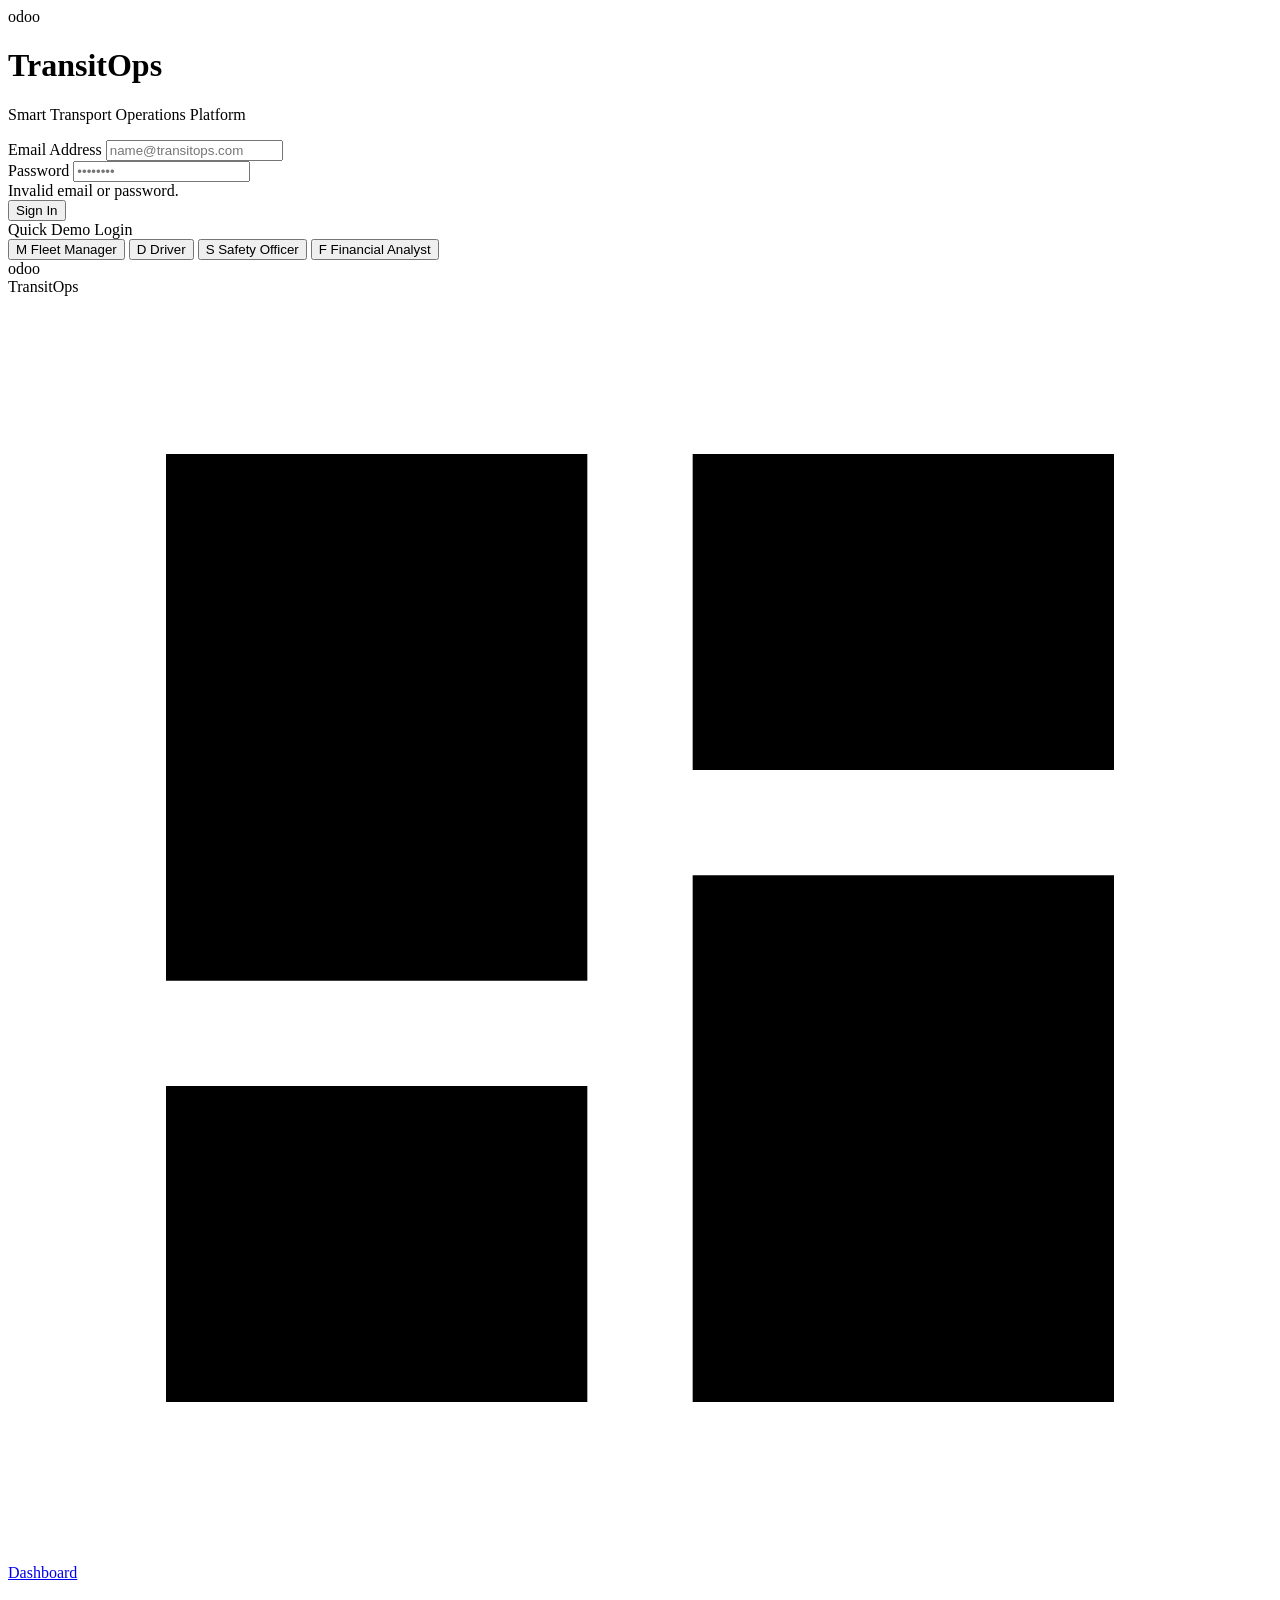
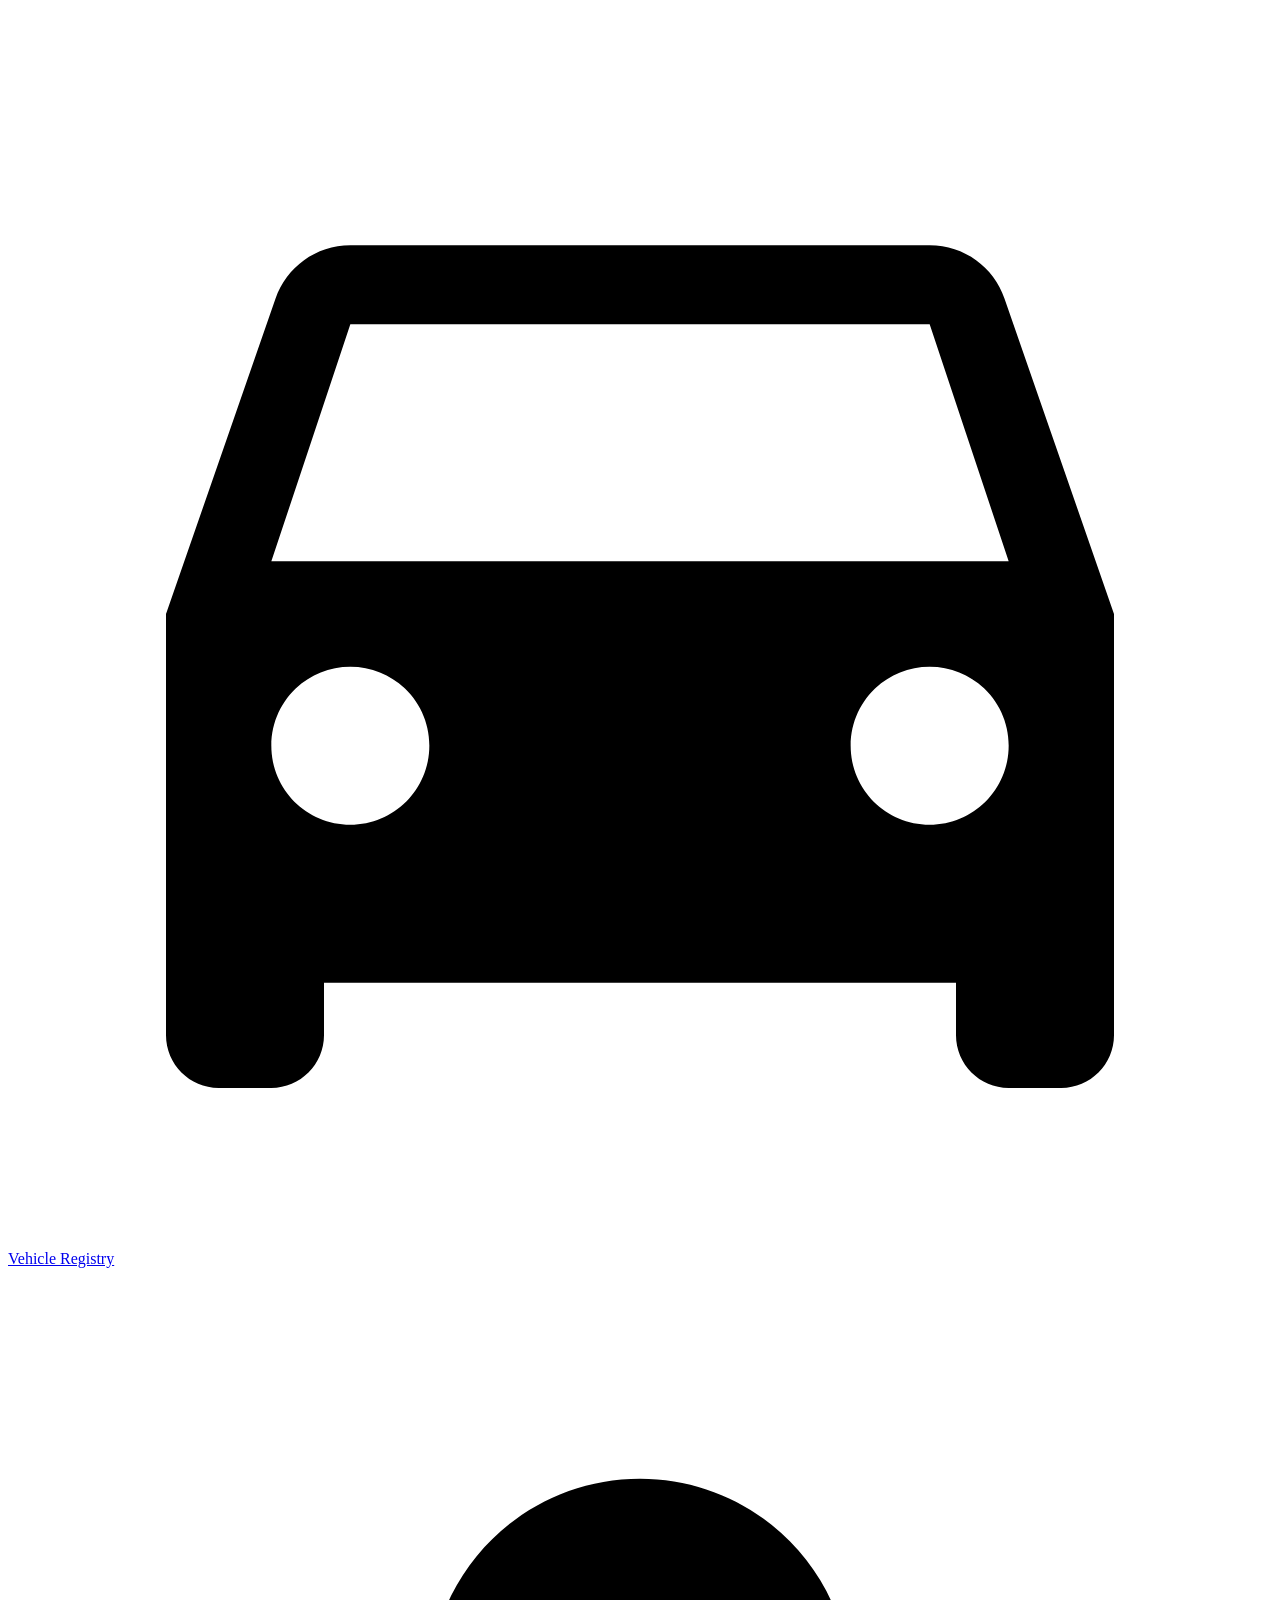
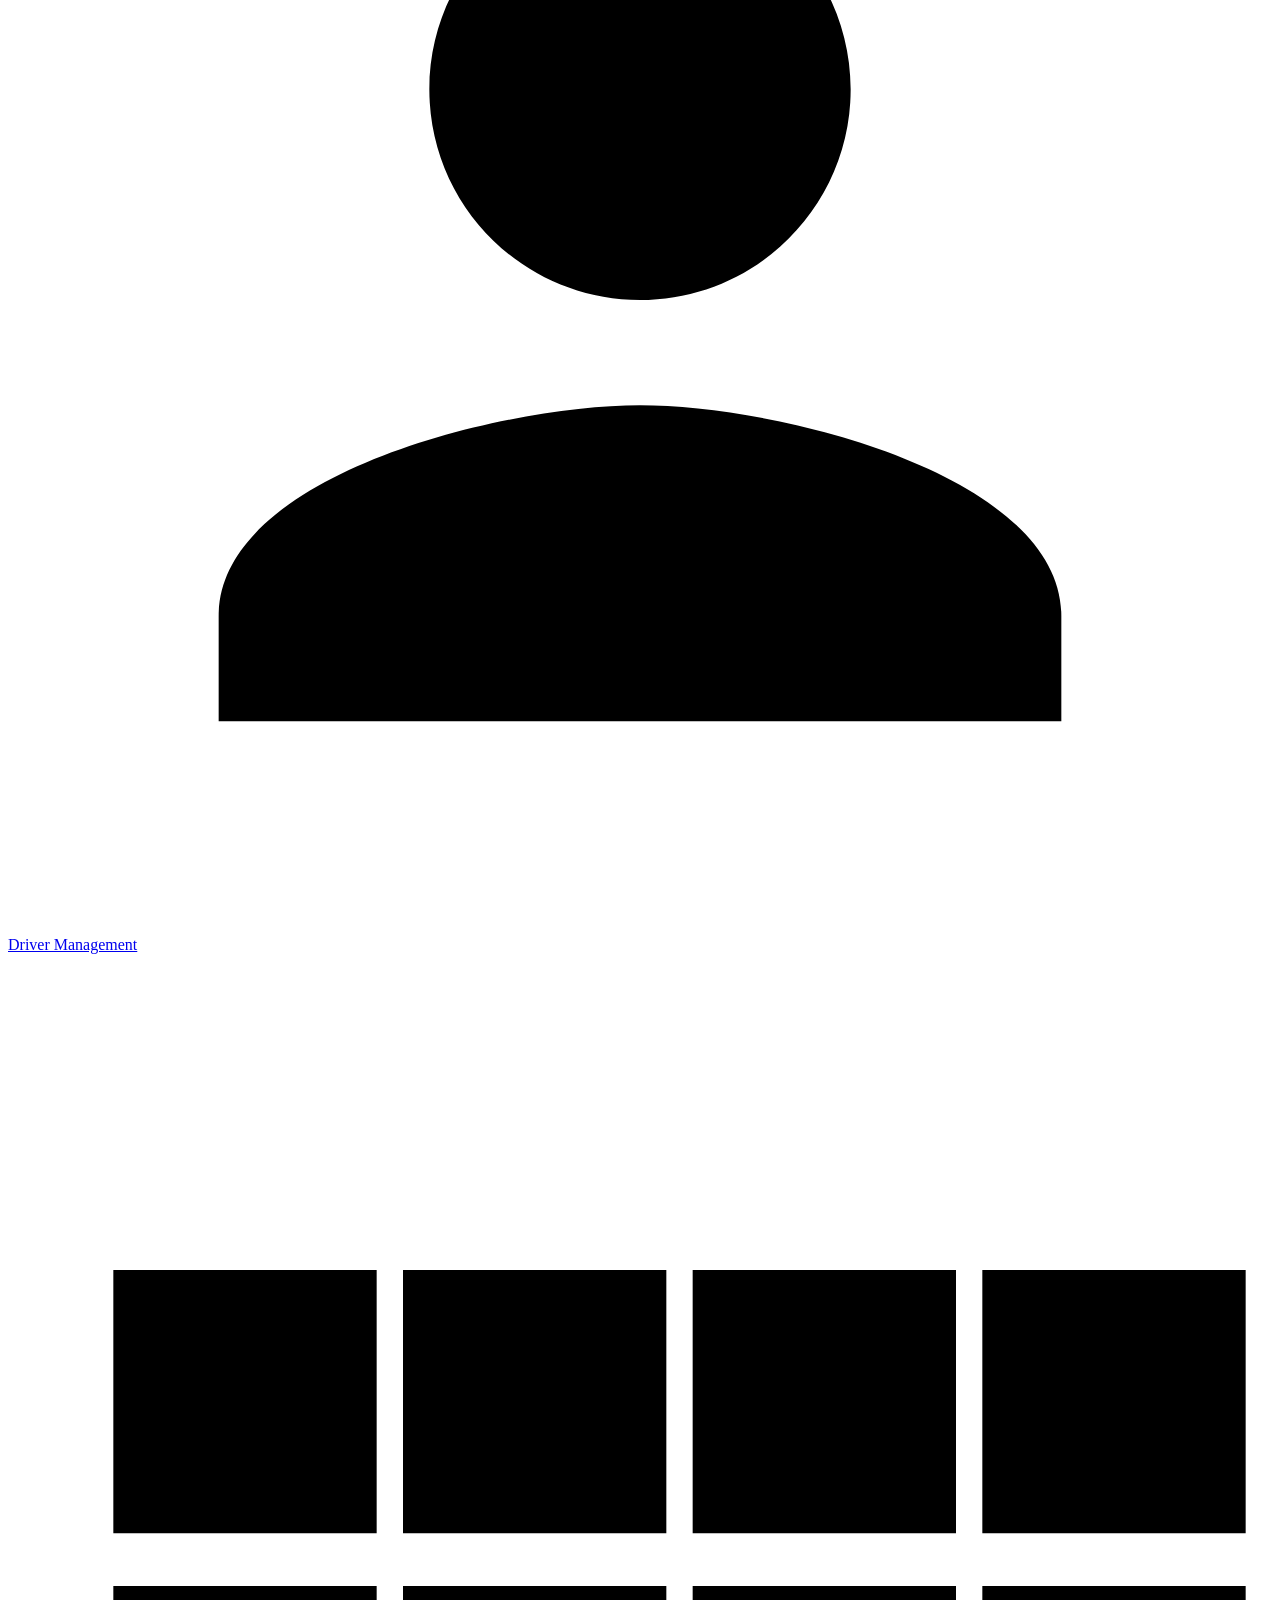
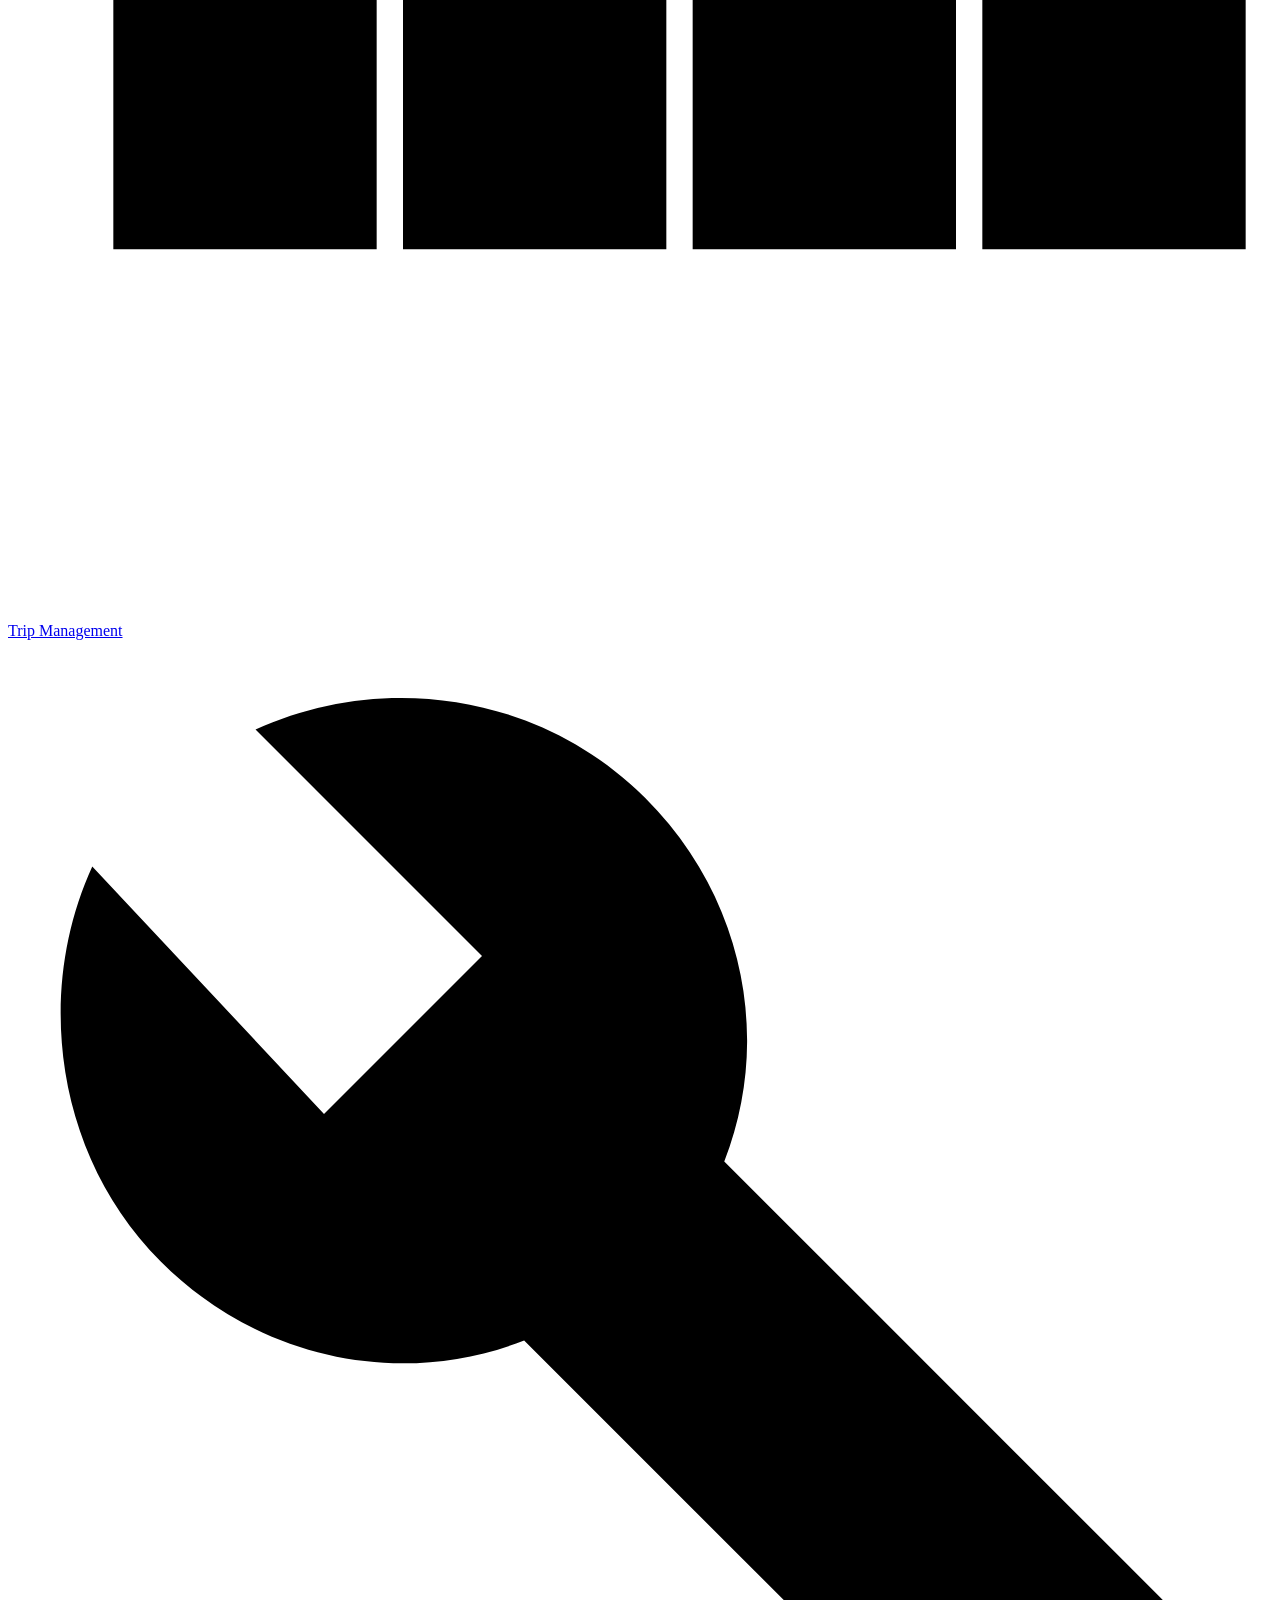
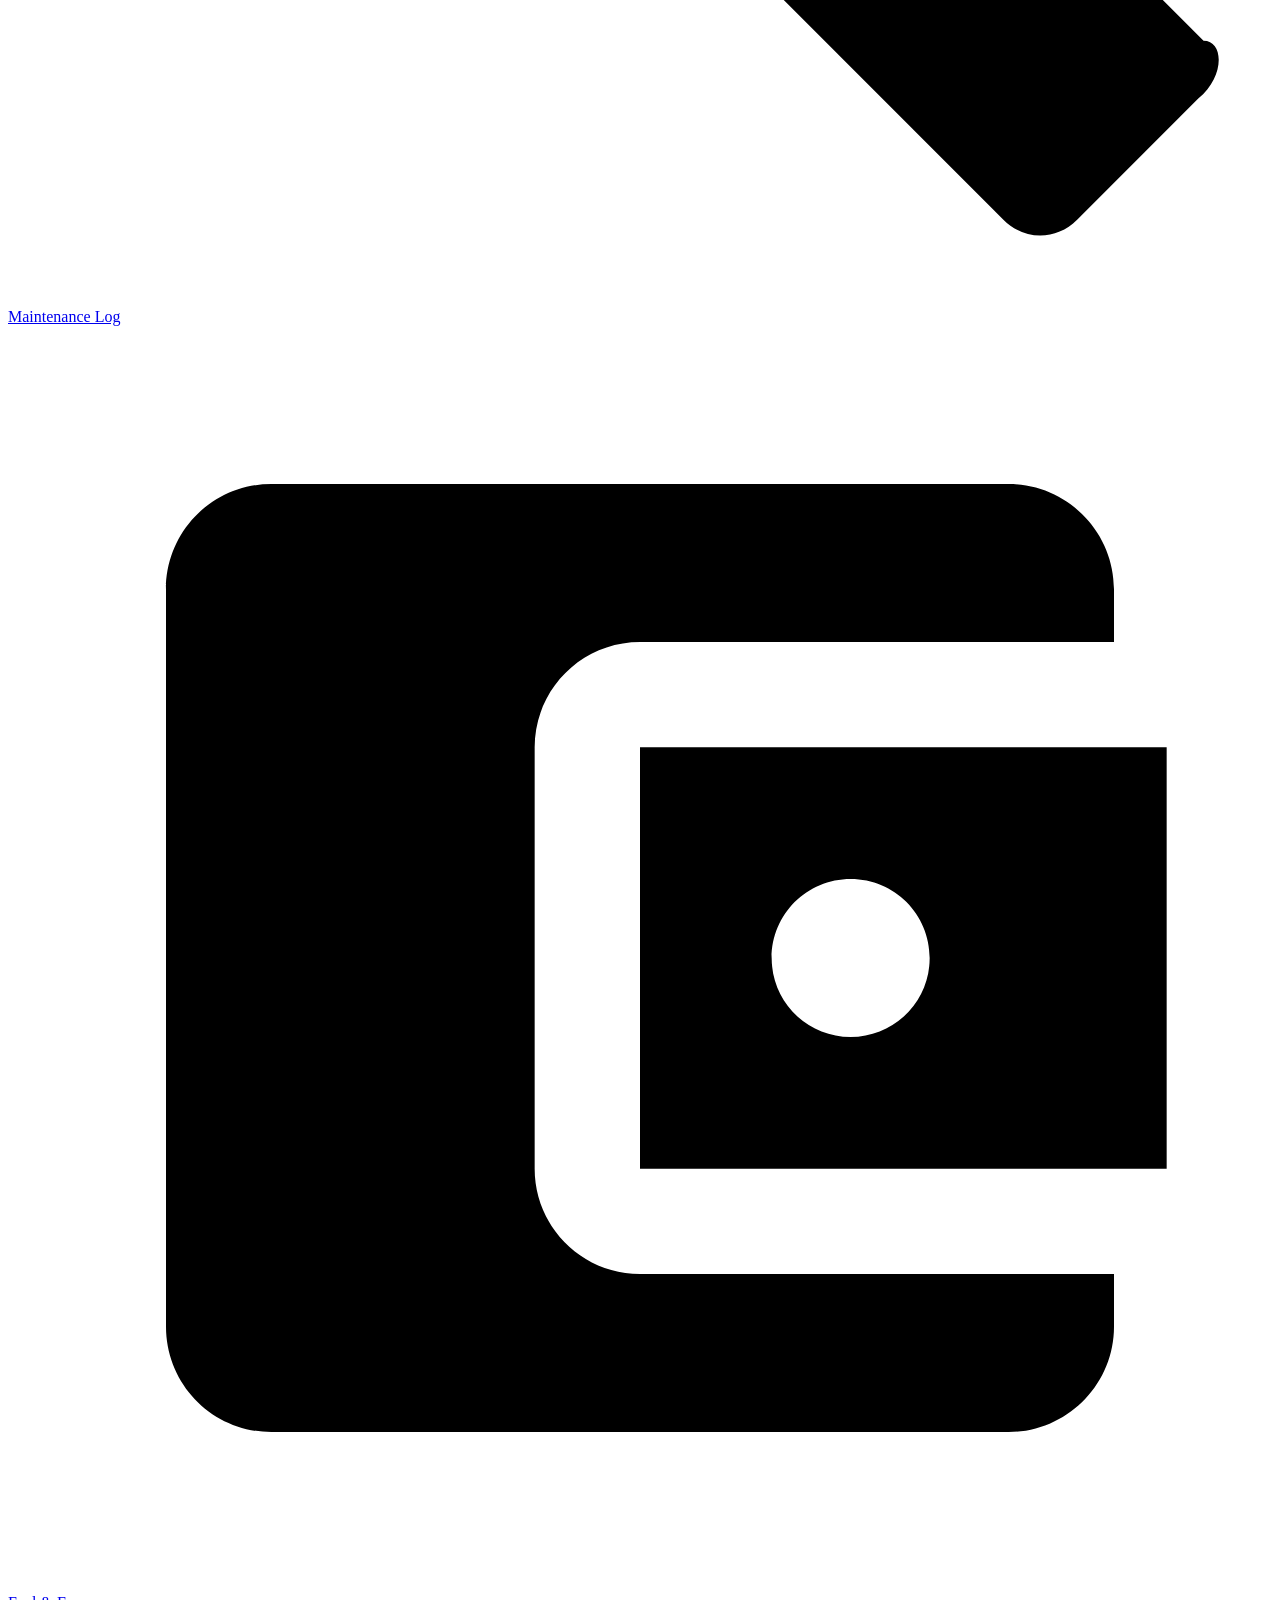
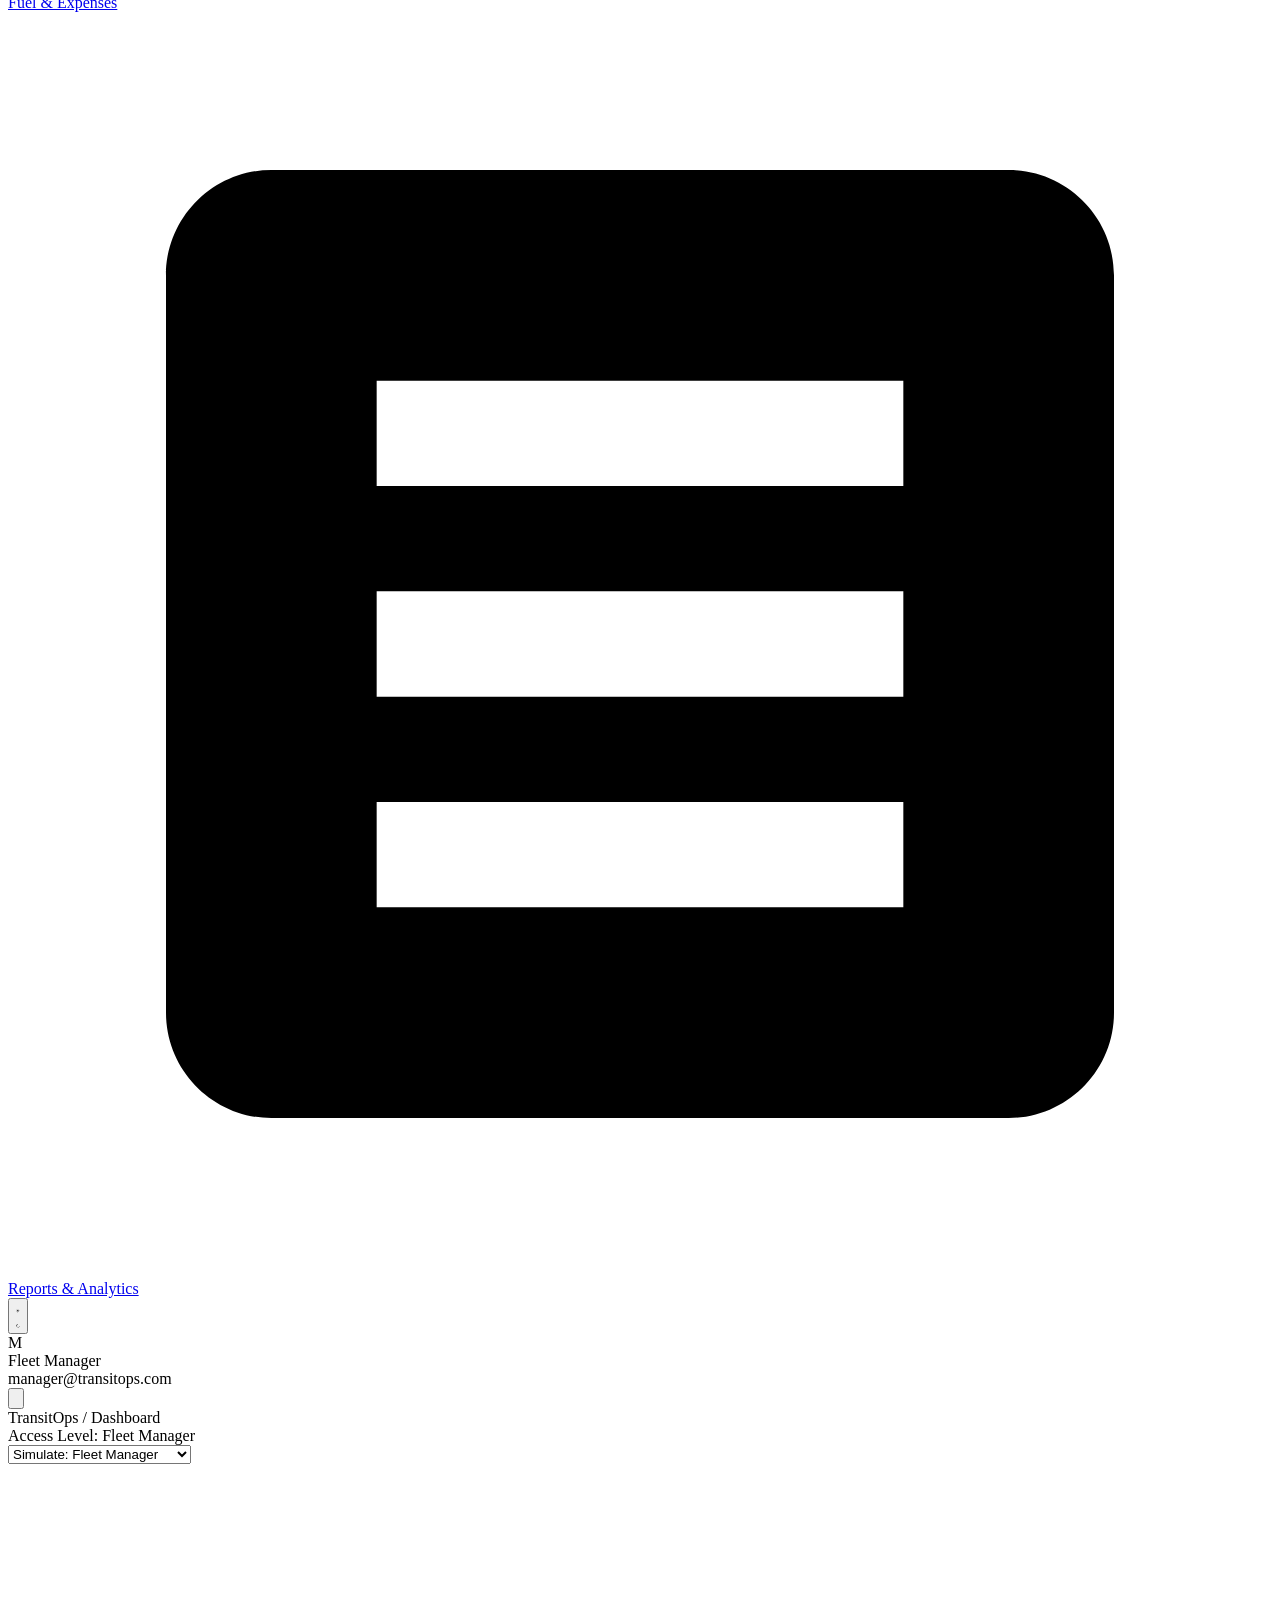
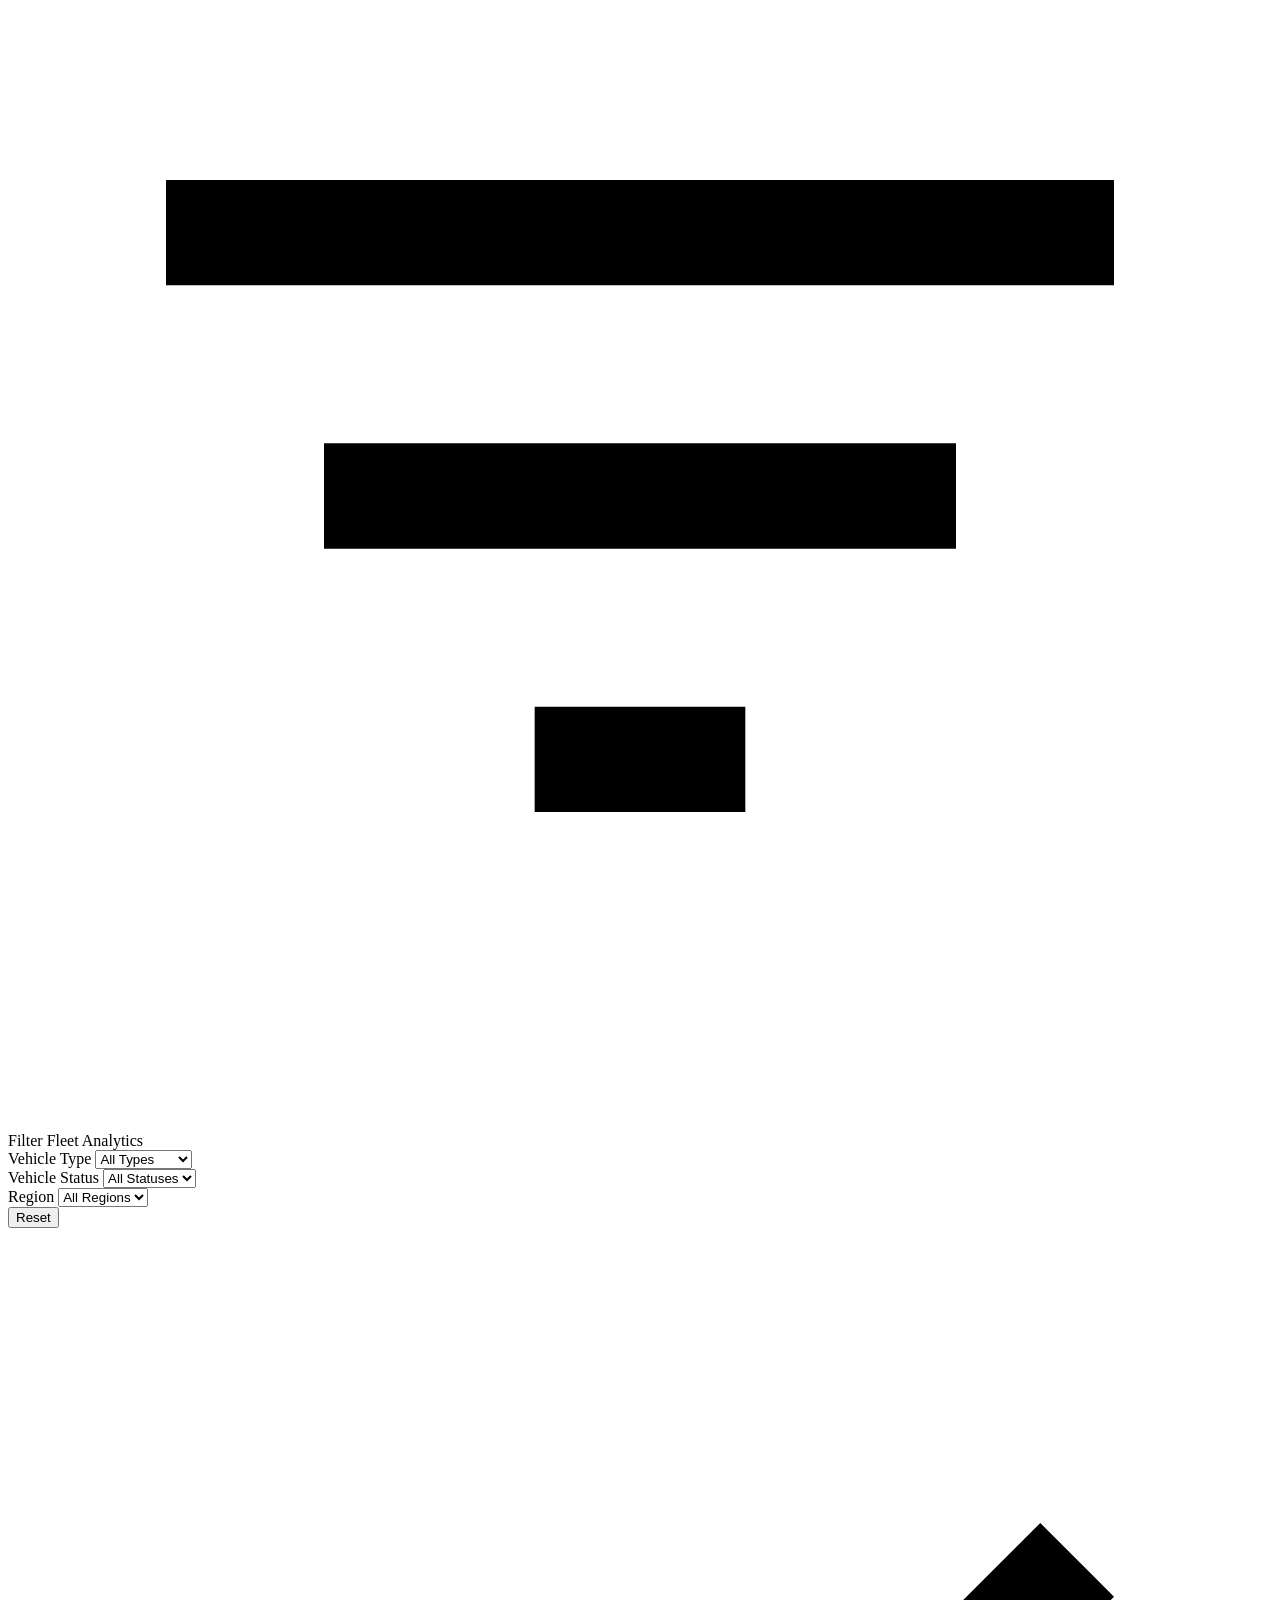
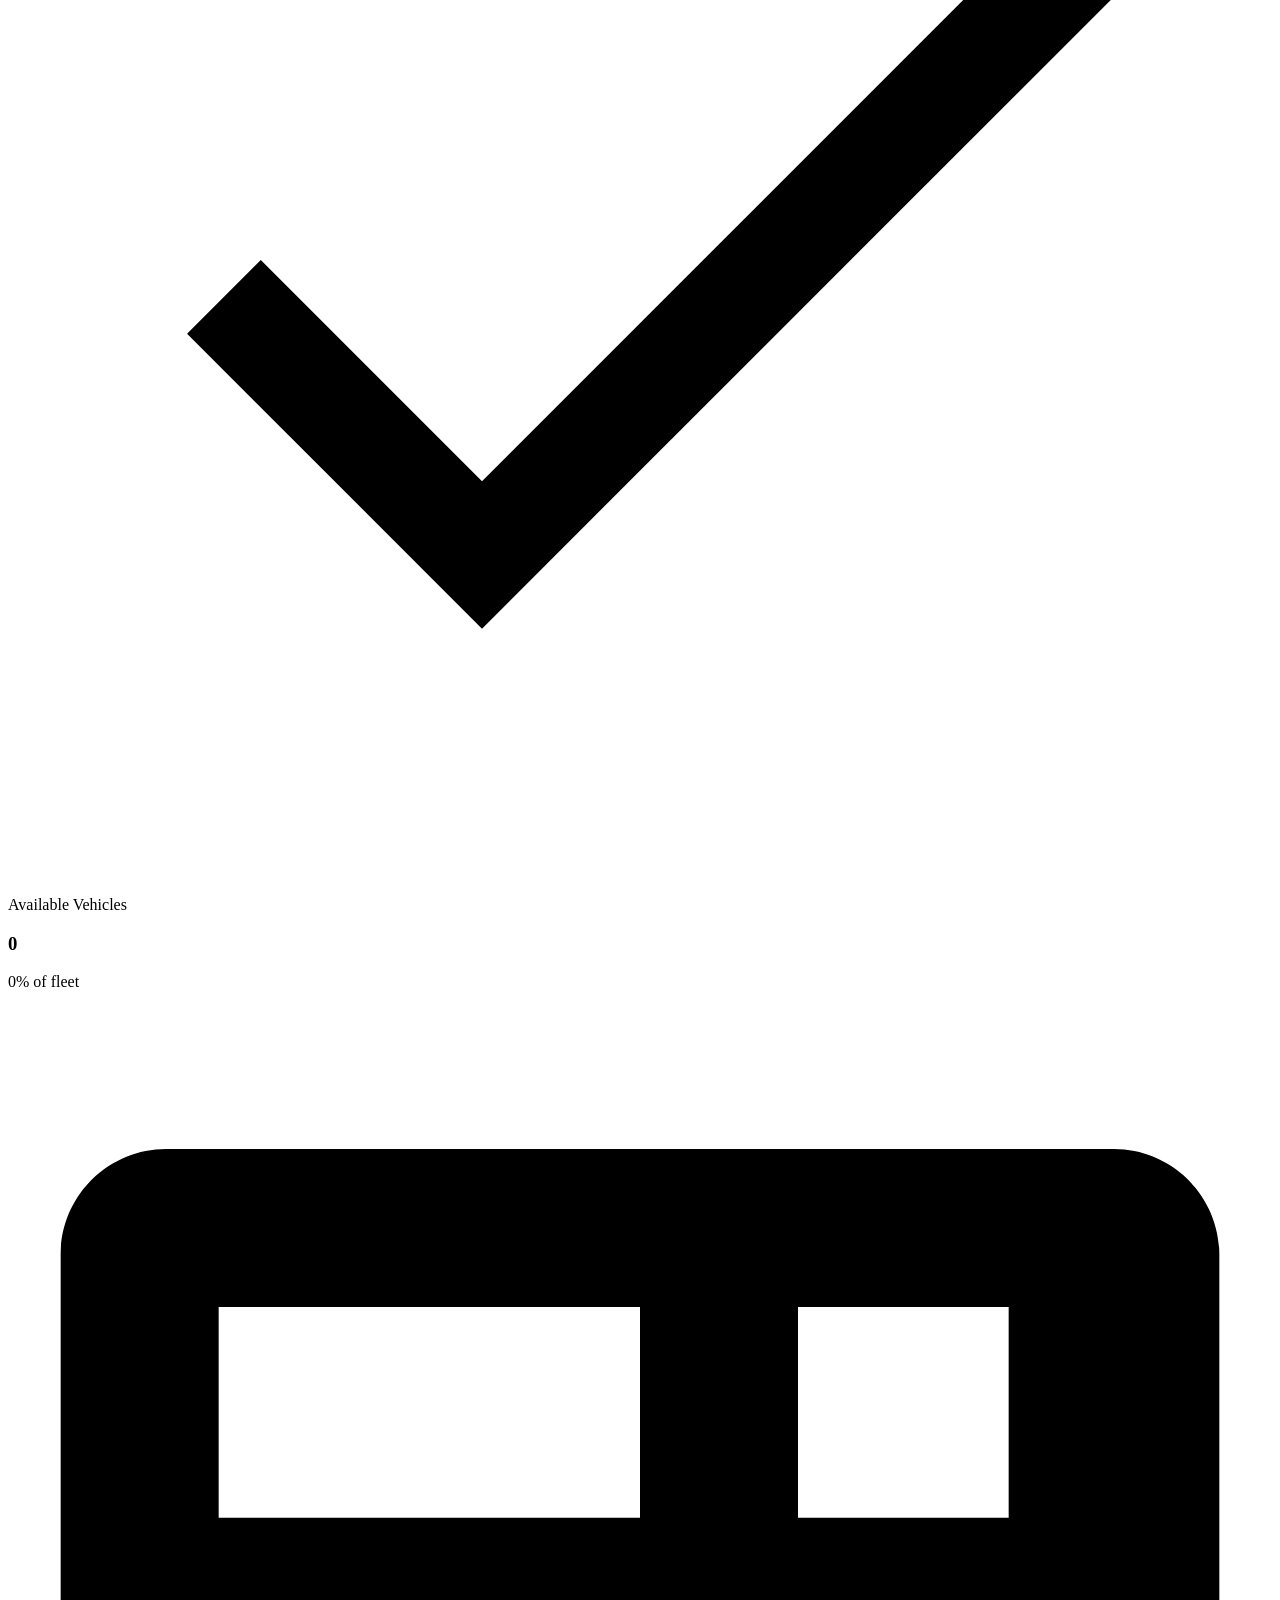
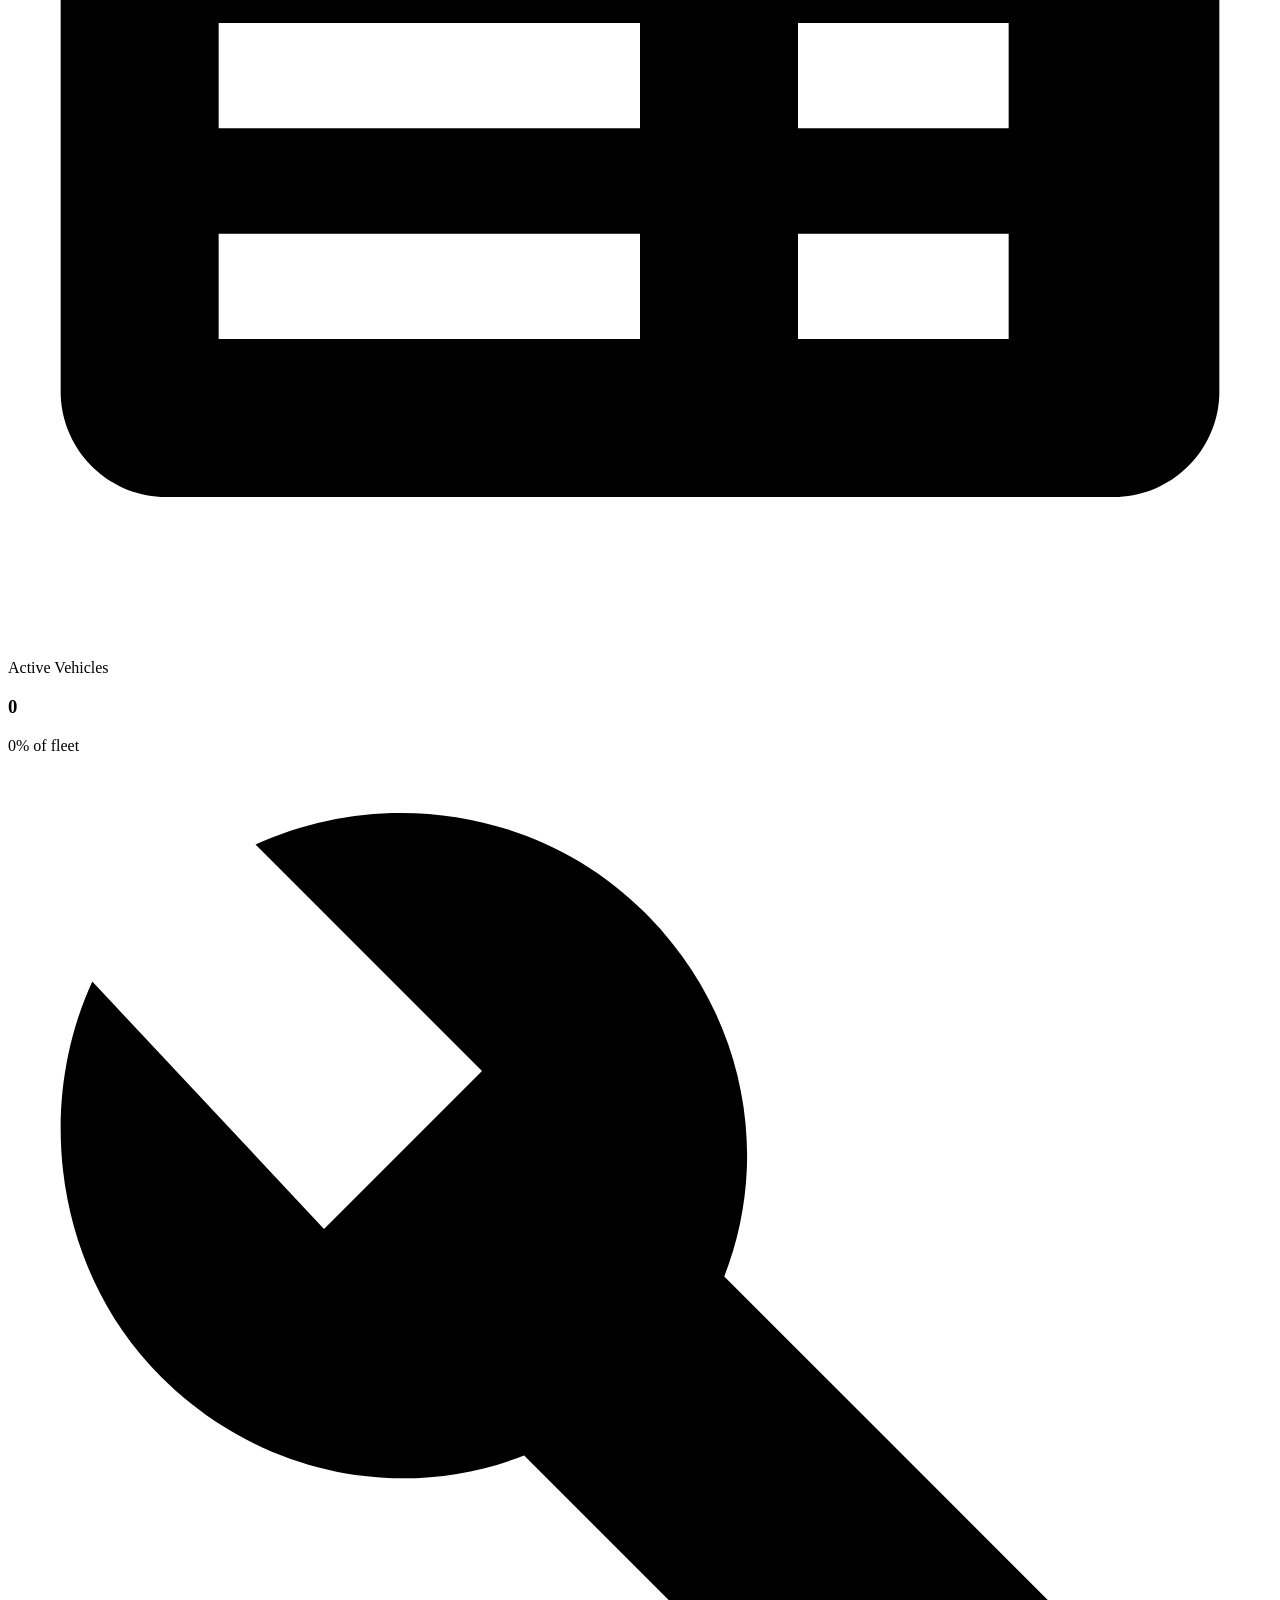
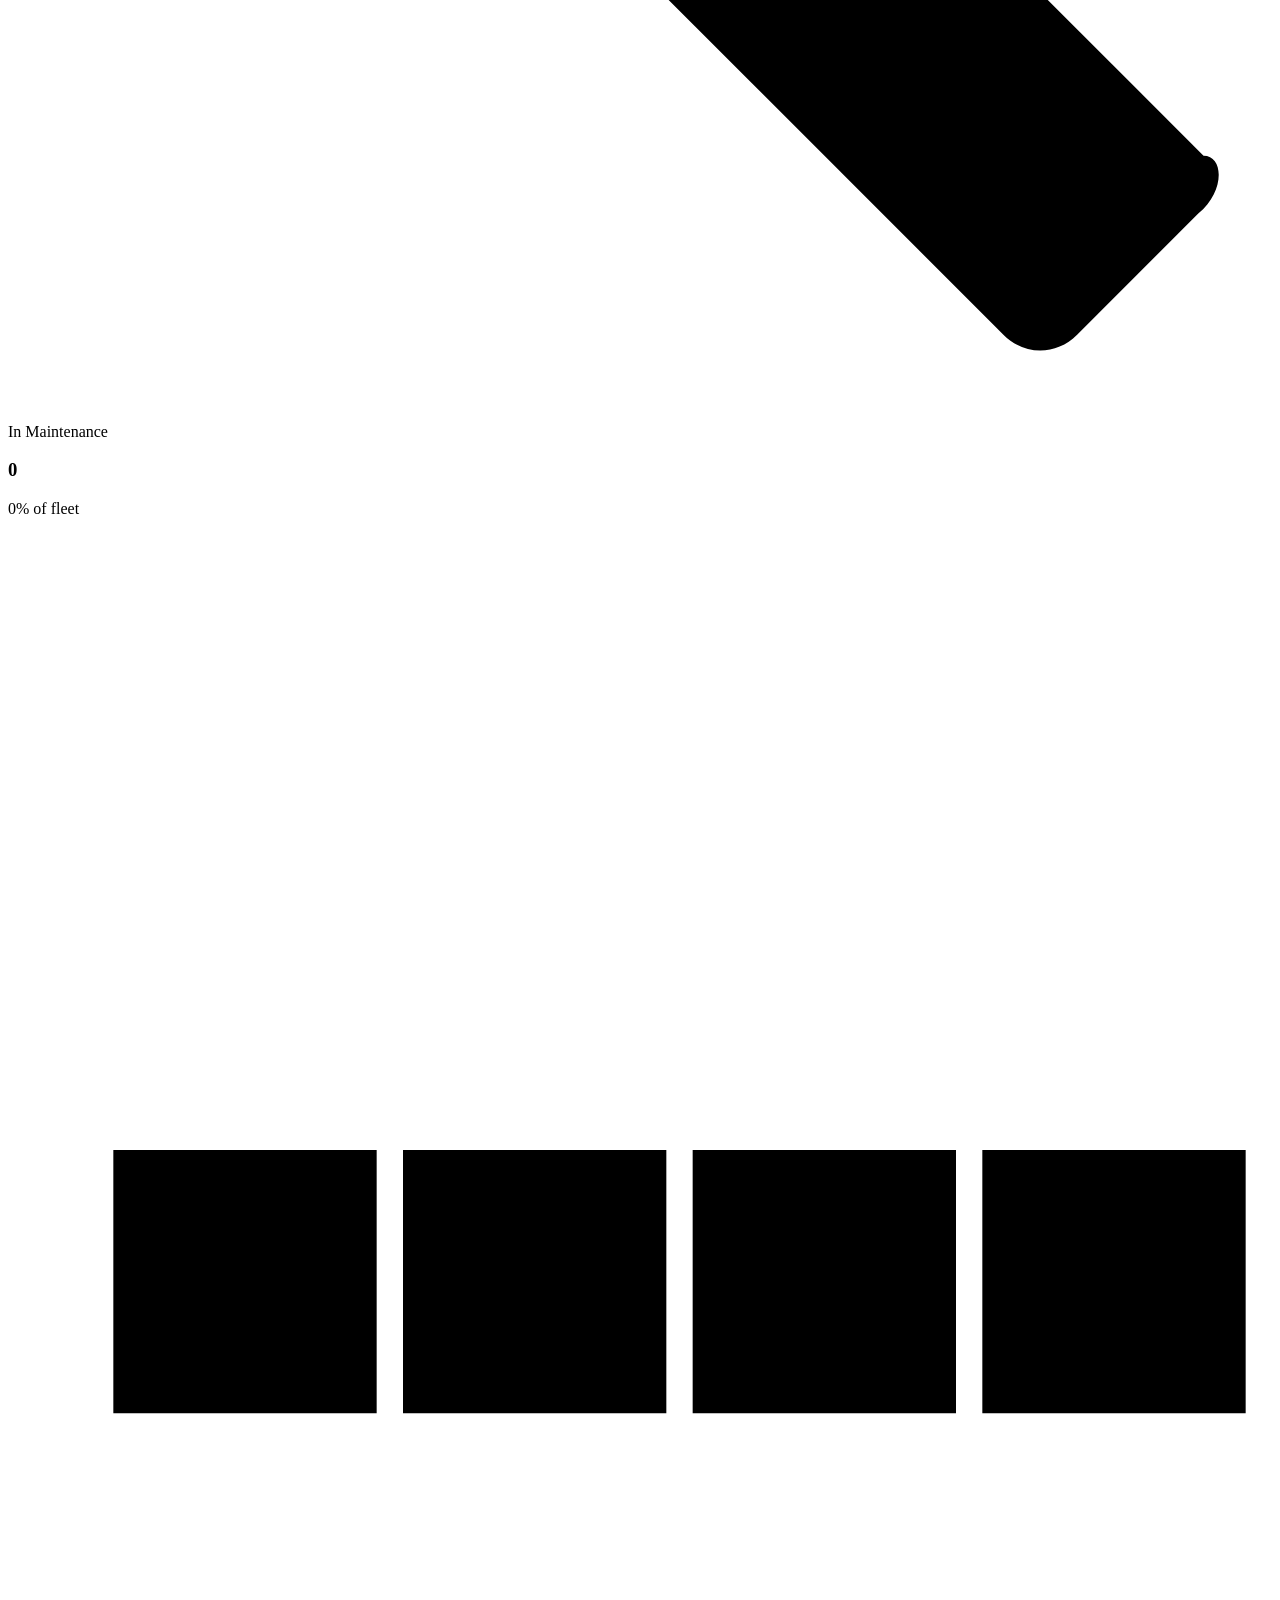
==== index.html @ 4654030e "Dashboard" ====
<!DOCTYPE html>
<html lang="en" data-theme="dark">
<head>
  <meta charset="UTF-8">
  <meta name="viewport" content="width=device-width, initial-scale=1.0">
  <title>TransitOps - Smart Transport Operations Platform</title>
  <!-- Google Fonts -->
  <link rel="preconnect" href="https://fonts.googleapis.com">
  <link rel="preconnect" href="https://fonts.gstatic.com" crossorigin>
  <link href="https://fonts.googleapis.com/css2?family=Outfit:wght@300;400;500;600;700;800&display=swap" rel="stylesheet">
  <!-- Stylesheet -->
  <link rel="stylesheet" href="styles.css">
</head>
<body>

  <!-- ==================== LOGIN SCREEN ==================== -->
  <div id="login-screen" class="login-container">
    <div class="login-card">
      <div class="login-header">
        <div class="logo">odoo</div>
        <h1>TransitOps</h1>
        <p>Smart Transport Operations Platform</p>
      </div>

      <form id="login-form">
        <div class="input-group">
          <label for="email">Email Address</label>
          <input type="email" id="email" required placeholder="name@transitops.com">
        </div>
        <div class="input-group">
          <label for="password">Password</label>
          <input type="password" id="password" required placeholder="••••••••">
        </div>
        <div id="login-error" class="error-msg hidden">Invalid email or password.</div>
        <button type="submit" class="btn btn-primary btn-block">Sign In</button>
      </form>

      <div class="divider">
        <span>Quick Demo Login</span>
      </div>

      <div class="quick-roles">
        <button class="btn btn-secondary quick-login-btn" data-email="manager@transitops.com" data-password="manager123">
          <span class="role-badge manager">M</span> Fleet Manager
        </button>
        <button class="btn btn-secondary quick-login-btn" data-email="driver@transitops.com" data-password="driver123">
          <span class="role-badge driver">D</span> Driver
        </button>
        <button class="btn btn-secondary quick-login-btn" data-email="safety@transitops.com" data-password="safety123">
          <span class="role-badge safety">S</span> Safety Officer
        </button>
        <button class="btn btn-secondary quick-login-btn" data-email="finance@transitops.com" data-password="finance123">
          <span class="role-badge finance">F</span> Financial Analyst
        </button>
      </div>
    </div>
  </div>

  <!-- ==================== MAIN APP LAYOUT ==================== -->
  <div id="app-layout" class="app-layout hidden">
    <!-- Sidebar Navigation -->
    <aside class="sidebar">
      <div class="sidebar-header">
        <div class="logo">odoo</div>
        <span class="app-title">TransitOps</span>
      </div>

      <nav class="nav-menu">
        <a href="#dashboard" class="nav-item active" data-tab="dashboard">
          <svg class="icon" viewBox="0 0 24 24"><path d="M3 13h8V3H3v10zm0 8h8v-6H3v6zm10 0h8V11h-8v10zm0-18v6h8V3h-8z"/></svg>
          Dashboard
        </a>
        <a href="#vehicles" class="nav-item" data-tab="vehicles" data-roles="Fleet Manager,Financial Analyst">
          <svg class="icon" viewBox="0 0 24 24"><path d="M18.92 6.01C18.72 5.42 18.16 5 17.5 5h-11c-.66 0-1.21.42-1.42 1.01L3 12v8c0 .55.45 1 1 1h1c.55 0 1-.45 1-1v-1h12v1c0 .55.45 1 1 1h1c.55 0 1-.45 1-1v-8l-2.08-5.99zM6.5 16c-.83 0-1.5-.67-1.5-1.5S5.67 13 6.5 13s1.5.67 1.5 1.5S7.33 16 6.5 16zm11 0c-.83 0-1.5-.67-1.5-1.5s.67-1.5 1.5-1.5 1.5.67 1.5 1.5-.67 1.5-1.5 1.5zM5 11l1.5-4.5h11L19 11H5z"/></svg>
          Vehicle Registry
        </a>
        <a href="#drivers" class="nav-item" data-tab="drivers" data-roles="Fleet Manager,Safety Officer">
          <svg class="icon" viewBox="0 0 24 24"><path d="M12 12c2.21 0 4-1.79 4-4s-1.79-4-4-4-4 1.79-4 4 1.79 4 4 4zm0 2c-2.67 0-8 1.34-8 4v2h16v-2c0-2.66-5.33-4-8-4z"/></svg>
          Driver Management
        </a>
        <a href="#trips" class="nav-item" data-tab="trips" data-roles="Fleet Manager,Driver">
          <svg class="icon" viewBox="0 0 24 24"><path d="M2 12h5v5H2zm5.5 0h5v5h-5zM13 12h5v5h-5zm5.5 0h5v5h-5zM2 6h5v5H2zm5.5 0h5v5h-5zM13 6h5v5h-5zm5.5 0h5v5h-5z"/></svg>
          Trip Management
        </a>
        <a href="#maintenance" class="nav-item" data-tab="maintenance" data-roles="Fleet Manager">
          <svg class="icon" viewBox="0 0 24 24"><path d="M22.7 19l-9.1-9.1c.9-2.3.4-5-1.5-6.9-2-2-5-2.4-7.4-1.3L9 6 6 9 1.6 4.3C.5 6.7.9 9.8 2.9 11.8c1.9 1.9 4.6 2.4 6.9 1.5l9.1 9.1c.4.4 1 .4 1.4 0l2.3-2.3c.5-.4.5-1.1.1-1.1z"/></svg>
          Maintenance Log
        </a>
        <a href="#expenses" class="nav-item" data-tab="expenses" data-roles="Fleet Manager,Financial Analyst">
          <svg class="icon" viewBox="0 0 24 24"><path d="M21 18v1c0 1.1-.9 2-2 2H5c-1.11 0-2-.9-2-2V5c0-1.1.89-2 2-2h14c1.1 0 2 .9 2 2v1h-9c-1.11 0-2 .9-2 2v8c0 1.1.89 2 2 2h9zm-9-2h10V8H12v8zm4-2.5c-.83 0-1.5-.67-1.5-1.5s.67-1.5 1.5-1.5 1.5.67 1.5 1.5-.67 1.5-1.5 1.5z"/></svg>
          Fuel & Expenses
        </a>
        <a href="#reports" class="nav-item" data-tab="reports" data-roles="Fleet Manager,Financial Analyst">
          <svg class="icon" viewBox="0 0 24 24"><path d="M19 3H5c-1.1 0-2 .9-2 2v14c0 1.1.9 2 2 2h14c1.1 0 2-.9 2-2V5c0-1.1-.9-2-2-2zm-2 10H7v-2h10v2zm0-4H7V7h10v2zm0 8H7v-2h10v2z"/></svg>
          Reports & Analytics
        </a>
      </nav>

      <div class="sidebar-footer">
        <div class="theme-switcher">
          <button id="theme-toggle" class="btn btn-icon" title="Toggle Theme">
            <svg class="icon sun-icon" viewBox="0 0 24 24"><path d="M12 7c-2.76 0-5 2.24-5 5s2.24 5 5 5 5-2.24 5-5-2.24-5-5-5zM2 13h2c.55 0 1-.45 1-1s-.45-1-1-1H2c-.55 0-1 .45-1 1s.45 1 1 1zm18 0h2c.55 0 1-.45 1-1s-.45-1-1-1h-2c-.55 0-1 .45-1 1s.45 1 1 1zM11 2v2c0 .55.45 1 1 1s1-.45 1-1V2c0-.55-.45-1-1-1s-1 .45-1 1zm0 18v2c0 .55.45 1 1 1s1-.45 1-1v-2c0-.55-.45-1-1-1s-1 .45-1 1zM5.99 4.58c-.39-.39-1.03-.39-1.41 0s-.39 1.03 0 1.41l1.06 1.06c.39.39 1.03.39 1.41 0s.39-1.03 0-1.41L5.99 4.58zm12.37 12.37c-.39-.39-1.03-.39-1.41 0s-.39 1.03 0 1.41l1.06 1.06c.39.39 1.03.39 1.41 0s.39-1.03 0-1.41l-1.06-1.06zm1.06-12.37c-.39-.39-1.02-.39-1.41 0l-1.06 1.06c-.39.38-.39 1.02 0 1.41s1.02.39 1.41 0l1.06-1.06c.38-.38.38-1.02 0-1.41zm-12.37 12.37c-.39-.39-1.02-.39-1.41 0l-1.06 1.06c-.38.39-.38 1.02 0 1.41s1.02.39 1.41 0l1.06-1.06c.39-.38.39-1.02 0-1.41z"/></svg>
            <svg class="icon moon-icon hidden" viewBox="0 0 24 24"><path d="M12.3 22h-.1c-5.5 0-10-4.5-10-10 0-4.8 3.5-8.9 8.2-9.8.6-.1 1.2.3 1.3.9.1.6-.2 1.2-.8 1.4-3.5 1.3-5.8 4.7-5.8 8.5 0 4.4 3.6 8 8 8 3.8 0 7.2-2.3 8.5-5.8.2-.6.8-.9 1.4-.8.6.1 1 .7.9 1.3C21.2 18.5 17.1 22 12.3 22z"/></svg>
          </button>
        </div>
        <div class="user-profile-preview">
          <div class="avatar" id="user-avatar">M</div>
          <div class="user-info">
            <div class="user-name" id="user-display-name">Fleet Manager</div>
            <div class="user-role-lbl" id="user-display-role">manager@transitops.com</div>
          </div>
          <button id="logout-btn" class="btn btn-icon logout-icon-btn" title="Sign Out">
            <svg class="icon" viewBox="0 0 24 24"><path d="M10.09 15.59L11.5 17l5-5-5-5-1.41 1.41L12.67 11H3v2h9.67l-2.58 2.59zM19 3H5c-1.11 0-2 .9-2 2v4h2V5h14v14H5v-4H3v4c0 1.1.89 2 2 2h14c1.1 0 2-.9 2-2V5c0-1.1-.9-2-2-2z"/></svg>
          </button>
        </div>
      </div>
    </aside>

    <!-- Main Container Area -->
    <main class="main-container">
      <!-- Top header bar -->
      <header class="top-header">
        <div class="header-breadcrumb">
          <span class="breadcrumb-parent">TransitOps</span>
          <span class="breadcrumb-separator">/</span>
          <span class="breadcrumb-active" id="current-view-title">Dashboard</span>
        </div>
        <div class="header-actions">
          <!-- Active Role Indicator -->
          <div class="active-role-container">
            <span class="active-role-lbl">Access Level:</span>
            <span id="role-status-badge" class="badge badge-manager">Fleet Manager</span>
          </div>
          <!-- Global RBAC Role Switcher (For quick demo/testing purposes) -->
          <div class="custom-select-wrapper">
            <select id="rbac-role-switcher" class="select-role-control" title="Simulate another role">
              <option value="Fleet Manager">Simulate: Fleet Manager</option>
              <option value="Driver">Simulate: Driver</option>
              <option value="Safety Officer">Simulate: Safety Officer</option>
              <option value="Financial Analyst">Simulate: Financial Analyst</option>
            </select>
          </div>
        </div>
      </header>

      <!-- Content Views (Toggled via JS) -->
      <div class="content-body">
        
        <!-- DASHBOARD VIEW -->
        <section id="view-dashboard" class="view-section">
          <!-- Filter Bar Section -->
          <div class="filter-bar card">
            <div class="filter-title">
              <svg class="icon" viewBox="0 0 24 24"><path d="M10 18h4v-2h-4v2zM3 6v2h18V6H3zm3 7h12v-2H6v2z"/></svg>
              <span>Filter Fleet Analytics</span>
            </div>
            <div class="filters-grid">
              <div class="input-group-inline">
                <label for="filter-type">Vehicle Type</label>
                <select id="filter-type" class="filter-control">
                  <option value="All">All Types</option>
                  <option value="Heavy Truck">Heavy Truck</option>
                  <option value="Light Truck">Light Truck</option>
                  <option value="Van">Van</option>
                  <option value="Semi-Trailer">Semi-Trailer</option>
                  <option value="Sedan">Sedan</option>
                </select>
              </div>
              <div class="input-group-inline">
                <label for="filter-status">Vehicle Status</label>
                <select id="filter-status" class="filter-control">
                  <option value="All">All Statuses</option>
                  <option value="Available">Available</option>
                  <option value="On Trip">On Trip</option>
                  <option value="In Shop">In Shop</option>
                  <option value="Retired">Retired</option>
                </select>
              </div>
              <div class="input-group-inline">
                <label for="filter-region">Region</label>
                <select id="filter-region" class="filter-control">
                  <option value="All">All Regions</option>
                  <option value="North">North</option>
                  <option value="South">South</option>
                  <option value="East">East</option>
                  <option value="West">West</option>
                </select>
              </div>
              <div class="filter-actions-btn">
                <button id="reset-filters" class="btn btn-secondary btn-sm">Reset</button>
              </div>
            </div>
          </div>

          <!-- KPI Cards Grid -->
          <div class="kpi-grid">
            <!-- Available Vehicles -->
            <div class="kpi-card card-interactive">
              <div class="kpi-icon-wrapper success">
                <svg class="icon" viewBox="0 0 24 24"><path d="M9 16.2L4.8 12l-1.4 1.4L9 19 21 7l-1.4-1.4L9 16.2z"/></svg>
              </div>
              <div class="kpi-info">
                <span class="kpi-label">Available Vehicles</span>
                <h3 class="kpi-value" id="kpi-available-vehicles">0</h3>
                <span class="kpi-subtext" id="sub-avail-percent">0% of fleet</span>
              </div>
            </div>
            
            <!-- Active Vehicles -->
            <div class="kpi-card card-interactive">
              <div class="kpi-icon-wrapper primary">
                <svg class="icon" viewBox="0 0 24 24"><path d="M21 3H3c-1.1 0-2 .9-2 2v14c0 1.1.9 2 2 2h18c1.1 0 2-.9 2-2V5c0-1.1-.9-2-2-2zm-9 15H4v-2h8v2zm0-4H4v-2h8v2zm0-4H4V6h8v2zm7 8h-4v-2h4v2zm0-4h-4v-2h4v2zm0-4h-4V6h4v2z"/></svg>
              </div>
              <div class="kpi-info">
                <span class="kpi-label">Active Vehicles</span>
                <h3 class="kpi-value" id="kpi-active-vehicles">0</h3>
                <span class="kpi-subtext" id="sub-active-percent">0% of fleet</span>
              </div>
            </div>

            <!-- Vehicles in Maintenance -->
            <div class="kpi-card card-interactive">
              <div class="kpi-icon-wrapper warning">
                <svg class="icon" viewBox="0 0 24 24"><path d="M22.7 19l-9.1-9.1c.9-2.3.4-5-1.5-6.9-2-2-5-2.4-7.4-1.3L9 6 6 9 1.6 4.3C.5 6.7.9 9.8 2.9 11.8c1.9 1.9 4.6 2.4 6.9 1.5l9.1 9.1c.4.4 1 .4 1.4 0l2.3-2.3c.5-.4.5-1.1.1-1.1z"/></svg>
              </div>
              <div class="kpi-info">
                <span class="kpi-label">In Maintenance</span>
                <h3 class="kpi-value" id="kpi-in-maintenance">0</h3>
                <span class="kpi-subtext" id="sub-maint-percent">0% of fleet</span>
              </div>
            </div>

            <!-- Active Trips -->
            <div class="kpi-card card-interactive">
              <div class="kpi-icon-wrapper active">
                <svg class="icon" viewBox="0 0 24 24"><path d="M2 12h5v5H2zm5.5 0h5v5h-5zM13 12h5v5h-5zm5.5 0h5v5h-5z"/></svg>
              </div>
              <div class="kpi-info">
                <span class="kpi-label">Active Trips</span>
                <h3 class="kpi-value" id="kpi-active-trips">0</h3>
                <span class="kpi-subtext" id="sub-active-trips-lbl">Dispatched now</span>
              </div>
            </div>

            <!-- Pending Trips -->
            <div class="kpi-card card-interactive">
              <div class="kpi-icon-wrapper draft">
                <svg class="icon" viewBox="0 0 24 24"><path d="M14 2H6c-1.1 0-1.99.9-1.99 2L4 20c0 1.1.89 2 1.99 2H18c1.1 0 2-.9 2-2V8l-6-6zm2 16H8v-2h8v2zm0-4H8v-2h8v2zm-3-5V3.5L18.5 9H13z"/></svg>
              </div>
              <div class="kpi-info">
                <span class="kpi-label">Pending Trips</span>
                <h3 class="kpi-value" id="kpi-pending-trips">0</h3>
                <span class="kpi-subtext" id="sub-pending-trips-lbl">Draft lifecycle state</span>
              </div>
            </div>

            <!-- Drivers On Duty -->
            <div class="kpi-card card-interactive">
              <div class="kpi-icon-wrapper safety">
                <svg class="icon" viewBox="0 0 24 24"><path d="M12 12c2.21 0 4-1.79 4-4s-1.79-4-4-4-4 1.79-4 4 1.79 4 4 4zm0 2c-2.67 0-8 1.34-8 4v2h16v-2c0-2.66-5.33-4-8-4z"/></svg>
              </div>
              <div class="kpi-info">
                <span class="kpi-label">Drivers On Duty</span>
                <h3 class="kpi-value" id="kpi-drivers-on-duty">0</h3>
                <span class="kpi-subtext" id="sub-drivers-percent">0% available</span>
              </div>
            </div>

            <!-- Fleet Utilization -->
            <div class="kpi-card card-interactive kpi-span-2">
              <div class="kpi-info">
                <span class="kpi-label">Fleet Utilization Rate</span>
                <div class="util-value-container">
                  <h3 class="kpi-value" id="kpi-fleet-utilization">0%</h3>
                  <div class="progress-bar-wrapper">
                    <div id="utilization-progress-bar" class="progress-bar" style="width: 0%"></div>
                  </div>
                </div>
                <span class="kpi-subtext">Active Trips / Registered fleet ratio</span>
              </div>
            </div>
          </div>

          <!-- Charts Layout Grid -->
          <div class="grid-2 mt-4">
            <!-- Fleet Status Chart -->
            <div class="card chart-card">
              <h3>Fleet Status Distribution</h3>
              <p class="chart-subtitle">Breakdown of active vehicle cycles</p>
              <div class="chart-canvas-container">
                <canvas id="chart-fleet-status" width="300" height="200"></canvas>
              </div>
            </div>

            <!-- Operating Expenses Chart -->
            <div class="card chart-card">
              <h3>Weekly Operational Costs</h3>
              <p class="chart-subtitle">Fuel vs. maintenance spending</p>
              <div class="chart-canvas-container">
                <canvas id="chart-operational-costs" width="300" height="200"></canvas>
              </div>
            </div>
          </div>

          <!-- Simulation Info Section -->
          <div class="grid-2 mt-4">
            <div class="card">
              <h3>Role Privileges for <span class="simulate-role-name">Fleet Manager</span></h3>
              <ul class="role-privilege-list" id="role-privileges-list">
                <!-- Dynamically populated in app.js -->
              </ul>
            </div>
            <div class="card">
              <h3>System Logs (RBAC Demo)</h3>
              <div class="system-logs-container" id="rbac-system-logs">
                <div class="log-line">System initialized successfully.</div>
              </div>
            </div>
          </div>
        </section>

        <!-- VEHICLE REGISTRY VIEW -->
        <section id="view-vehicles" class="view-section hidden">
          <div class="view-header">
            <h2>Vehicle Registry</h2>
            <p>Manage and track fleet assets, statuses, and costs.</p>
          </div>
          <div class="card">
            <p>This module requires <strong>Fleet Manager</strong> or <strong>Financial Analyst</strong> permissions.</p>
          </div>
        </section>

        <!-- DRIVER MANAGEMENT VIEW -->
        <section id="view-drivers" class="view-section hidden">
          <div class="view-header">
            <h2>Driver Management</h2>
            <p>Monitor driver records, safety scores, and compliance.</p>
          </div>
          <div class="card">
            <p>This module requires <strong>Fleet Manager</strong> or <strong>Safety Officer</strong> permissions.</p>
          </div>
        </section>

        <!-- TRIP MANAGEMENT VIEW -->
        <section id="view-trips" class="view-section hidden">
          <div class="view-header">
            <h2>Trip Management</h2>
            <p>Dispatch vehicles, log routes, and monitor delivery lifecycles.</p>
          </div>
          <div class="card">
            <p>This module requires <strong>Fleet Manager</strong> or <strong>Driver</strong> permissions.</p>
          </div>
        </section>

        <!-- MAINTENANCE VIEW -->
        <section id="view-maintenance" class="view-section hidden">
          <div class="view-header">
            <h2>Maintenance Log</h2>
            <p>Log work orders and track vehicles in shop.</p>
          </div>
          <div class="card">
            <p>This module requires <strong>Fleet Manager</strong> permissions.</p>
          </div>
        </section>

        <!-- EXPENSES VIEW -->
        <section id="view-expenses" class="view-section hidden">
          <div class="view-header">
            <h2>Fuel & Expenses</h2>
            <p>Log costs and track total cost of ownership per vehicle.</p>
          </div>
          <div class="card">
            <p>This module requires <strong>Fleet Manager</strong> or <strong>Financial Analyst</strong> permissions.</p>
          </div>
        </section>

        <!-- REPORTS VIEW -->
        <section id="view-reports" class="view-section hidden">
          <div class="view-header">
            <h2>Reports & Analytics</h2>
            <p>Review financial performance, fleet ROI, and export data.</p>
          </div>
          <div class="card">
            <p>This module requires <strong>Fleet Manager</strong> or <strong>Financial Analyst</strong> permissions.</p>
          </div>
        </section>

      </div>
    </main>
  </div>

  <!-- JavaScript file -->
  <script src="app.js"></script>
</body>
</html>
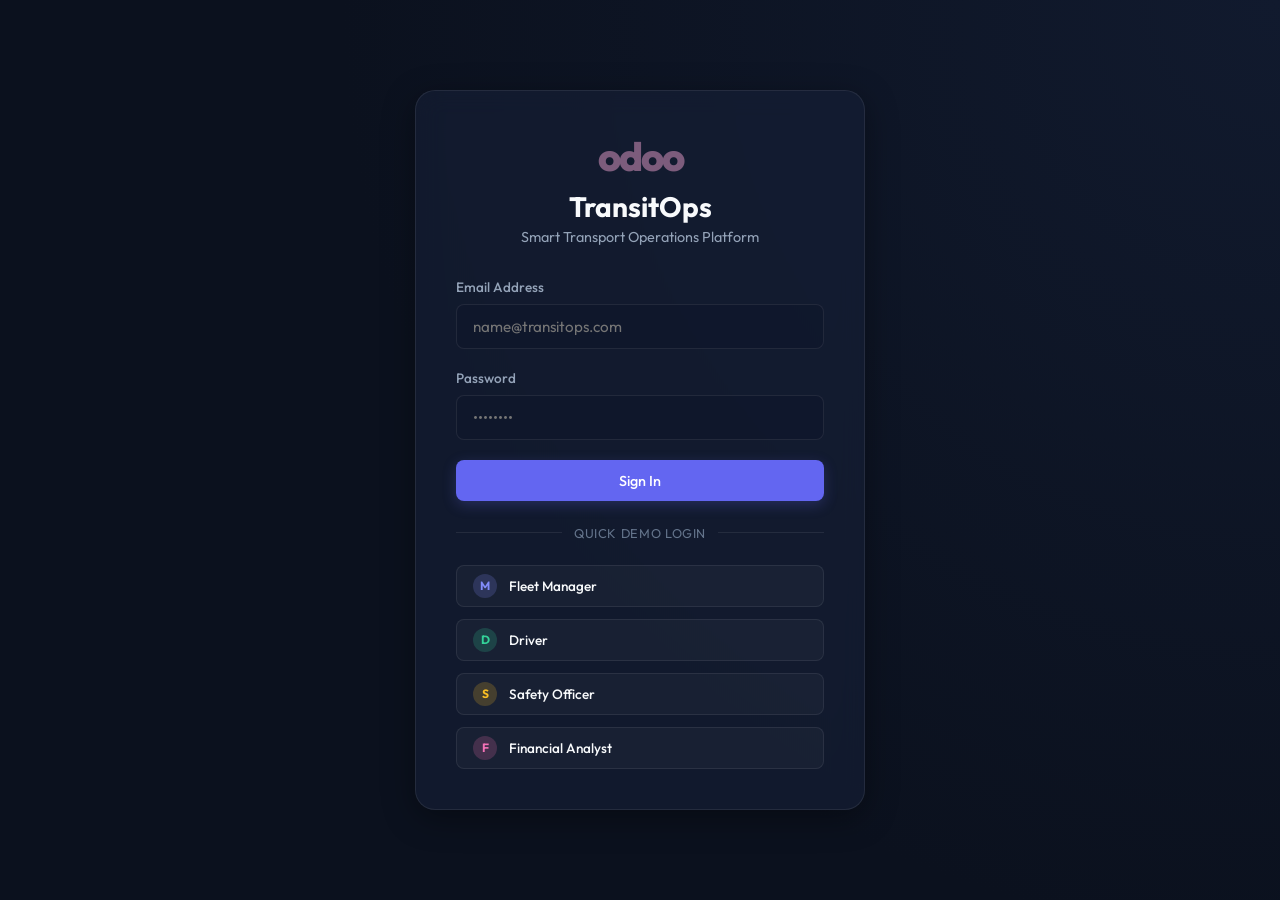
==== commit 5a9f5409: "Added Vehical registery" ====
--- a/index.html
+++ b/index.html
@@ -148,161 +148,121 @@
         
         <!-- DASHBOARD VIEW -->
         <section id="view-dashboard" class="view-section">
-          <!-- Filter Bar Section -->
-          <div class="filter-bar card">
-            <div class="filter-title">
-              <svg class="icon" viewBox="0 0 24 24"><path d="M10 18h4v-2h-4v2zM3 6v2h18V6H3zm3 7h12v-2H6v2z"/></svg>
-              <span>Filter Fleet Analytics</span>
-            </div>
-            <div class="filters-grid">
-              <div class="input-group-inline">
-                <label for="filter-type">Vehicle Type</label>
-                <select id="filter-type" class="filter-control">
-                  <option value="All">All Types</option>
-                  <option value="Heavy Truck">Heavy Truck</option>
-                  <option value="Light Truck">Light Truck</option>
-                  <option value="Van">Van</option>
-                  <option value="Semi-Trailer">Semi-Trailer</option>
-                  <option value="Sedan">Sedan</option>
-                </select>
-              </div>
-              <div class="input-group-inline">
-                <label for="filter-status">Vehicle Status</label>
-                <select id="filter-status" class="filter-control">
-                  <option value="All">All Statuses</option>
-                  <option value="Available">Available</option>
-                  <option value="On Trip">On Trip</option>
-                  <option value="In Shop">In Shop</option>
-                  <option value="Retired">Retired</option>
-                </select>
-              </div>
-              <div class="input-group-inline">
-                <label for="filter-region">Region</label>
-                <select id="filter-region" class="filter-control">
-                  <option value="All">All Regions</option>
-                  <option value="North">North</option>
-                  <option value="South">South</option>
-                  <option value="East">East</option>
-                  <option value="West">West</option>
-                </select>
-              </div>
-              <div class="filter-actions-btn">
-                <button id="reset-filters" class="btn btn-secondary btn-sm">Reset</button>
-              </div>
+          <div class="view-header">
+            <h2>Operations Dashboard</h2>
+            <p>Real-time KPIs and fleet utilization metrics.</p>
+          </div>
+
+          <!-- Dynamic Filters Panel -->
+          <div class="filters-panel card">
+            <div class="filter-group">
+              <label for="filter-type">Vehicle Type</label>
+              <select id="filter-type" class="filter-control">
+                <option value="">All Types</option>
+                <option value="Van">Van</option>
+                <option value="Heavy Truck">Heavy Truck</option>
+                <option value="Medium Truck">Medium Truck</option>
+                <option value="Light Truck">Light Truck</option>
+              </select>
+            </div>
+            <div class="filter-group">
+              <label for="filter-status">Vehicle Status</label>
+              <select id="filter-status" class="filter-control">
+                <option value="">All Statuses</option>
+                <option value="Available">Available</option>
+                <option value="On Trip">On Trip</option>
+                <option value="In Shop">In Shop</option>
+                <option value="Retired">Retired</option>
+              </select>
+            </div>
+            <div class="filter-group">
+              <label for="filter-region">Region</label>
+              <select id="filter-region" class="filter-control">
+                <option value="">All Regions</option>
+                <option value="North">North</option>
+                <option value="South">South</option>
+                <option value="East">East</option>
+                <option value="West">West</option>
+                <option value="Central">Central</option>
+              </select>
+            </div>
+            <div class="filter-actions">
+              <button id="btn-reset-filters" class="btn btn-secondary">Reset Filters</button>
             </div>
           </div>
 
           <!-- KPI Cards Grid -->
           <div class="kpi-grid">
-            <!-- Available Vehicles -->
-            <div class="kpi-card card-interactive">
-              <div class="kpi-icon-wrapper success">
-                <svg class="icon" viewBox="0 0 24 24"><path d="M9 16.2L4.8 12l-1.4 1.4L9 19 21 7l-1.4-1.4L9 16.2z"/></svg>
-              </div>
-              <div class="kpi-info">
-                <span class="kpi-label">Available Vehicles</span>
-                <h3 class="kpi-value" id="kpi-available-vehicles">0</h3>
-                <span class="kpi-subtext" id="sub-avail-percent">0% of fleet</span>
-              </div>
-            </div>
-            
-            <!-- Active Vehicles -->
-            <div class="kpi-card card-interactive">
-              <div class="kpi-icon-wrapper primary">
-                <svg class="icon" viewBox="0 0 24 24"><path d="M21 3H3c-1.1 0-2 .9-2 2v14c0 1.1.9 2 2 2h18c1.1 0 2-.9 2-2V5c0-1.1-.9-2-2-2zm-9 15H4v-2h8v2zm0-4H4v-2h8v2zm0-4H4V6h8v2zm7 8h-4v-2h4v2zm0-4h-4v-2h4v2zm0-4h-4V6h4v2z"/></svg>
-              </div>
-              <div class="kpi-info">
-                <span class="kpi-label">Active Vehicles</span>
-                <h3 class="kpi-value" id="kpi-active-vehicles">0</h3>
-                <span class="kpi-subtext" id="sub-active-percent">0% of fleet</span>
-              </div>
-            </div>
-
-            <!-- Vehicles in Maintenance -->
-            <div class="kpi-card card-interactive">
-              <div class="kpi-icon-wrapper warning">
-                <svg class="icon" viewBox="0 0 24 24"><path d="M22.7 19l-9.1-9.1c.9-2.3.4-5-1.5-6.9-2-2-5-2.4-7.4-1.3L9 6 6 9 1.6 4.3C.5 6.7.9 9.8 2.9 11.8c1.9 1.9 4.6 2.4 6.9 1.5l9.1 9.1c.4.4 1 .4 1.4 0l2.3-2.3c.5-.4.5-1.1.1-1.1z"/></svg>
-              </div>
-              <div class="kpi-info">
-                <span class="kpi-label">In Maintenance</span>
-                <h3 class="kpi-value" id="kpi-in-maintenance">0</h3>
-                <span class="kpi-subtext" id="sub-maint-percent">0% of fleet</span>
-              </div>
-            </div>
-
-            <!-- Active Trips -->
-            <div class="kpi-card card-interactive">
-              <div class="kpi-icon-wrapper active">
-                <svg class="icon" viewBox="0 0 24 24"><path d="M2 12h5v5H2zm5.5 0h5v5h-5zM13 12h5v5h-5zm5.5 0h5v5h-5z"/></svg>
-              </div>
-              <div class="kpi-info">
-                <span class="kpi-label">Active Trips</span>
-                <h3 class="kpi-value" id="kpi-active-trips">0</h3>
-                <span class="kpi-subtext" id="sub-active-trips-lbl">Dispatched now</span>
-              </div>
-            </div>
-
-            <!-- Pending Trips -->
-            <div class="kpi-card card-interactive">
-              <div class="kpi-icon-wrapper draft">
-                <svg class="icon" viewBox="0 0 24 24"><path d="M14 2H6c-1.1 0-1.99.9-1.99 2L4 20c0 1.1.89 2 1.99 2H18c1.1 0 2-.9 2-2V8l-6-6zm2 16H8v-2h8v2zm0-4H8v-2h8v2zm-3-5V3.5L18.5 9H13z"/></svg>
-              </div>
-              <div class="kpi-info">
-                <span class="kpi-label">Pending Trips</span>
-                <h3 class="kpi-value" id="kpi-pending-trips">0</h3>
-                <span class="kpi-subtext" id="sub-pending-trips-lbl">Draft lifecycle state</span>
-              </div>
-            </div>
-
-            <!-- Drivers On Duty -->
-            <div class="kpi-card card-interactive">
-              <div class="kpi-icon-wrapper safety">
-                <svg class="icon" viewBox="0 0 24 24"><path d="M12 12c2.21 0 4-1.79 4-4s-1.79-4-4-4-4 1.79-4 4 1.79 4 4 4zm0 2c-2.67 0-8 1.34-8 4v2h16v-2c0-2.66-5.33-4-8-4z"/></svg>
-              </div>
-              <div class="kpi-info">
-                <span class="kpi-label">Drivers On Duty</span>
-                <h3 class="kpi-value" id="kpi-drivers-on-duty">0</h3>
-                <span class="kpi-subtext" id="sub-drivers-percent">0% available</span>
-              </div>
-            </div>
-
-            <!-- Fleet Utilization -->
-            <div class="kpi-card card-interactive kpi-span-2">
-              <div class="kpi-info">
-                <span class="kpi-label">Fleet Utilization Rate</span>
-                <div class="util-value-container">
-                  <h3 class="kpi-value" id="kpi-fleet-utilization">0%</h3>
-                  <div class="progress-bar-wrapper">
-                    <div id="utilization-progress-bar" class="progress-bar" style="width: 0%"></div>
-                  </div>
+            <div class="card kpi-card highlight">
+              <div class="kpi-icon-wrapper">
+                <svg class="kpi-icon" viewBox="0 0 24 24"><path d="M12 2C6.48 2 2 6.48 2 12s4.48 10 10 10 10-4.48 10-10S17.52 2 12 2zm-1 17.93c-3.95-.49-7-3.85-7-7.93 0-.62.08-1.21.21-1.79L9 15v1c0 1.1.9 2 2 2v1.93zm6.9-2.53c-.26-.81-1-1.4-1.9-1.4h-1v-3c0-.55-.45-1-1-1h-6v-2h2c.55 0 1-.45 1-1V7h2c1.1 0 2-.9 2-2v-.41c2.93 1.19 5 4.06 5 7.41 0 2.08-.8 3.97-2.1 5.39z"/></svg>
+              </div>
+              <div class="kpi-data">
+                <span class="kpi-label">Fleet Utilization</span>
+                <h3 id="kpi-utilization" class="kpi-value">0%</h3>
+                <span class="kpi-subtext">Active trips vs active fleet</span>
+                <div class="progress-bar-container">
+                  <div id="utilization-progress" class="progress-bar" style="width: 0%"></div>
                 </div>
-                <span class="kpi-subtext">Active Trips / Registered fleet ratio</span>
-              </div>
-            </div>
-          </div>
-
-          <!-- Charts Layout Grid -->
-          <div class="grid-2 mt-4">
-            <!-- Fleet Status Chart -->
-            <div class="card chart-card">
-              <h3>Fleet Status Distribution</h3>
-              <p class="chart-subtitle">Breakdown of active vehicle cycles</p>
-              <div class="chart-canvas-container">
-                <canvas id="chart-fleet-status" width="300" height="200"></canvas>
-              </div>
-            </div>
-
-            <!-- Operating Expenses Chart -->
-            <div class="card chart-card">
-              <h3>Weekly Operational Costs</h3>
-              <p class="chart-subtitle">Fuel vs. maintenance spending</p>
-              <div class="chart-canvas-container">
-                <canvas id="chart-operational-costs" width="300" height="200"></canvas>
-              </div>
-            </div>
-          </div>
-
-          <!-- Simulation Info Section -->
+              </div>
+            </div>
+
+            <div class="card kpi-card">
+              <span class="kpi-label">Active Vehicles</span>
+              <h3 id="kpi-active-vehicles" class="kpi-value">0</h3>
+              <span class="kpi-subtext">Currently on trip</span>
+            </div>
+
+            <div class="card kpi-card">
+              <span class="kpi-label">Available Vehicles</span>
+              <h3 id="kpi-available-vehicles" class="kpi-value">0</h3>
+              <span class="kpi-subtext">Ready for dispatch</span>
+            </div>
+
+            <div class="card kpi-card">
+              <span class="kpi-label">In Maintenance</span>
+              <h3 id="kpi-in-maintenance" class="kpi-value">0</h3>
+              <span class="kpi-subtext">Status: "In Shop"</span>
+            </div>
+
+            <div class="card kpi-card">
+              <span class="kpi-label">Active Trips</span>
+              <h3 id="kpi-active-trips" class="kpi-value">0</h3>
+              <span class="kpi-subtext">Trips dispatched</span>
+            </div>
+
+            <div class="card kpi-card">
+              <span class="kpi-label">Pending Trips</span>
+              <h3 id="kpi-pending-trips" class="kpi-value">0</h3>
+              <span class="kpi-subtext">Trips in "Draft" state</span>
+            </div>
+
+            <div class="card kpi-card">
+              <span class="kpi-label">Drivers On Duty</span>
+              <h3 id="kpi-drivers-on-duty" class="kpi-value">0</h3>
+              <span class="kpi-subtext">Available & working drivers</span>
+            </div>
+          </div>
+
+          <!-- Dynamic Visual Analytics Charts -->
+          <div class="dashboard-charts grid-2">
+            <div class="card">
+              <h3 style="margin-bottom: 0.5rem;">Fleet Status Distribution</h3>
+              <p style="font-size: 0.8rem; color: var(--text-secondary); margin-bottom: 1rem;">Visual breakdown of current vehicle statuses</p>
+              <div class="chart-container">
+                <canvas id="chart-fleet-status" width="300" height="220"></canvas>
+              </div>
+            </div>
+            <div class="card">
+              <h3 style="margin-bottom: 0.5rem;">Operational Metrics</h3>
+              <p style="font-size: 0.8rem; color: var(--text-secondary); margin-bottom: 1rem;">Odometer readings (km) vs Acquisition Costs ($) per vehicle</p>
+              <div class="chart-container">
+                <canvas id="chart-fleet-finance" width="300" height="220"></canvas>
+              </div>
+            </div>
+          </div>
+
+          <!-- RBAC Details Grid -->
           <div class="grid-2 mt-4">
             <div class="card">
               <h3>Role Privileges for <span class="simulate-role-name">Fleet Manager</span></h3>
@@ -311,7 +271,7 @@
               </ul>
             </div>
             <div class="card">
-              <h3>System Logs (RBAC Demo)</h3>
+              <h3>System Logs</h3>
               <div class="system-logs-container" id="rbac-system-logs">
                 <div class="log-line">System initialized successfully.</div>
               </div>
@@ -319,16 +279,150 @@
           </div>
         </section>
 
+
         <!-- VEHICLE REGISTRY VIEW -->
         <section id="view-vehicles" class="view-section hidden">
           <div class="view-header">
             <h2>Vehicle Registry</h2>
-            <p>Manage and track fleet assets, statuses, and costs.</p>
-          </div>
-          <div class="card">
-            <p>This module requires <strong>Fleet Manager</strong> or <strong>Financial Analyst</strong> permissions.</p>
-          </div>
-        </section>
+            <p>Manage, inspect, and track fleet assets, capacities, and costs.</p>
+          </div>
+          
+          <div class="card">
+            <!-- Registry Controls Header -->
+            <div class="registry-controls">
+              <div class="search-filter-bar">
+                <div class="search-input-wrapper">
+                  <svg class="search-icon-svg" viewBox="0 0 24 24"><path d="M15.5 14h-.79l-.28-.27C15.41 12.59 16 11.11 16 9.5 16 5.91 13.09 3 9.5 3S3 5.91 3 9.5 5.91 16 9.5 16c1.61 0 3.09-.59 4.23-1.57l.27.28v.79l5 4.99L20.49 19l-4.99-5zm-6 0C7.01 14 5 11.99 5 9.5S7.01 5 9.5 5 14 7.01 14 9.5 11.99 14 9.5 14z"/></svg>
+                  <input type="text" id="vehicle-search" class="search-control" placeholder="Search by model, registration...">
+                </div>
+                <select id="vehicle-filter-type" class="registry-select">
+                  <option value="">All Types</option>
+                  <option value="Van">Van</option>
+                  <option value="Heavy Truck">Heavy Truck</option>
+                  <option value="Medium Truck">Medium Truck</option>
+                  <option value="Light Truck">Light Truck</option>
+                </select>
+                <select id="vehicle-filter-status" class="registry-select">
+                  <option value="">All Statuses</option>
+                  <option value="Available">Available</option>
+                  <option value="On Trip">On Trip</option>
+                  <option value="In Shop">In Shop</option>
+                  <option value="Retired">Retired</option>
+                </select>
+                <select id="vehicle-filter-region" class="registry-select">
+                  <option value="">All Regions</option>
+                  <option value="North">North</option>
+                  <option value="South">South</option>
+                  <option value="East">East</option>
+                  <option value="West">West</option>
+                  <option value="Central">Central</option>
+                </select>
+                <select id="vehicle-sort-by" class="registry-select">
+                  <option value="">Sort By</option>
+                  <option value="odometer-asc">Odometer (Low to High)</option>
+                  <option value="odometer-desc">Odometer (High to Low)</option>
+                  <option value="capacity-desc">Capacity (High to Low)</option>
+                  <option value="cost-desc">Acquisition Cost (High to Low)</option>
+                </select>
+              </div>
+              <button id="btn-add-vehicle" class="btn btn-primary nav-roles-manager-only">Add Vehicle</button>
+            </div>
+
+            <!-- Table Container -->
+            <div class="table-container">
+              <table class="data-table" id="vehicle-table">
+                <thead>
+                  <tr>
+                    <th>Registration #</th>
+                    <th>Name / Model</th>
+                    <th>Type</th>
+                    <th>Region</th>
+                    <th>Max Load Capacity</th>
+                    <th>Odometer</th>
+                    <th>Acquisition Cost</th>
+                    <th>Status</th>
+                    <th class="nav-roles-manager-only">Actions</th>
+                  </tr>
+                </thead>
+                <tbody id="vehicle-table-body">
+                  <!-- Dynamically populated in app.js -->
+                </tbody>
+              </table>
+            </div>
+          </div>
+        </section>
+
+        <!-- ADD/EDIT VEHICLE MODAL OVERLAY -->
+        <div id="vehicle-modal" class="modal-overlay">
+          <div class="modal-card">
+            <div class="modal-header">
+              <h3 id="vehicle-modal-title">Register New Vehicle</h3>
+              <button class="btn btn-icon close-modal-btn" onclick="app.closeVehicleModal()">&times;</button>
+            </div>
+            <form id="vehicle-form">
+              <input type="hidden" id="vehicle-form-mode" value="add"> <!-- 'add' or 'edit' -->
+              <input type="hidden" id="vehicle-old-reg" value=""> <!-- tracking key if changing reg -->
+              <div class="modal-body">
+                <div class="form-grid-2">
+                  <div class="input-group">
+                    <label for="vehicle-reg">Registration Number (Unique)</label>
+                    <input type="text" id="vehicle-reg" required placeholder="e.g. VAN-05">
+                  </div>
+                  <div class="input-group">
+                    <label for="vehicle-name">Vehicle Name / Model</label>
+                    <input type="text" id="vehicle-name" required placeholder="e.g. Ford Transit">
+                  </div>
+                  <div class="input-group">
+                    <label for="vehicle-type">Vehicle Type</label>
+                    <select id="vehicle-type" class="filter-control" style="background-color: var(--input-bg);" required>
+                      <option value="Van">Van</option>
+                      <option value="Heavy Truck">Heavy Truck</option>
+                      <option value="Medium Truck">Medium Truck</option>
+                      <option value="Light Truck">Light Truck</option>
+                    </select>
+                  </div>
+                  <div class="input-group">
+                    <label for="vehicle-region">Operating Region</label>
+                    <select id="vehicle-region" class="filter-control" style="background-color: var(--input-bg);" required>
+                      <option value="North">North</option>
+                      <option value="South">South</option>
+                      <option value="East">East</option>
+                      <option value="West">West</option>
+                      <option value="Central">Central</option>
+                    </select>
+                  </div>
+                  <div class="input-group">
+                    <label for="vehicle-capacity">Maximum Load Capacity (kg)</label>
+                    <input type="number" id="vehicle-capacity" required min="1" placeholder="e.g. 1200">
+                  </div>
+                  <div class="input-group">
+                    <label for="vehicle-odometer">Current Odometer (km)</label>
+                    <input type="number" id="vehicle-odometer" required min="0" placeholder="e.g. 45000">
+                  </div>
+                  <div class="input-group">
+                    <label for="vehicle-cost">Acquisition Cost ($)</label>
+                    <input type="number" id="vehicle-cost" required min="0" placeholder="e.g. 35000">
+                  </div>
+                  <div class="input-group">
+                    <label for="vehicle-status">Initial Status</label>
+                    <select id="vehicle-status" class="filter-control" style="background-color: var(--input-bg);" required>
+                      <option value="Available">Available</option>
+                      <option value="On Trip">On Trip</option>
+                      <option value="In Shop">In Shop</option>
+                      <option value="Retired">Retired</option>
+                    </select>
+                  </div>
+                </div>
+                <div id="vehicle-form-error" class="error-msg mt-4 hidden"></div>
+              </div>
+              <div class="modal-footer">
+                <button type="button" class="btn btn-secondary" onclick="app.closeVehicleModal()">Cancel</button>
+                <button type="submit" class="btn btn-primary">Save Vehicle</button>
+              </div>
+            </form>
+          </div>
+        </div>
+
 
         <!-- DRIVER MANAGEMENT VIEW -->
         <section id="view-drivers" class="view-section hidden">
--- a/styles.css
+++ b/styles.css
@@ -0,0 +1,1141 @@
+/* ==========================================================================
+   TransitOps - Premium Design System (Vanilla CSS)
+   ========================================================================== */
+
+/* Variables & Theme Setup */
+:root {
+  --font-family: 'Outfit', sans-serif;
+  
+  /* Color Palette (Dark Mode Default) */
+  --bg-color: #0b111e;
+  --bg-gradient: radial-gradient(circle at top right, #111a2e, #0b111e 60%);
+  --sidebar-bg: rgba(13, 20, 35, 0.85);
+  --card-bg: rgba(22, 32, 54, 0.65);
+  --card-hover-bg: rgba(30, 44, 74, 0.8);
+  --input-bg: rgba(15, 23, 42, 0.6);
+  --border-color: rgba(255, 255, 255, 0.08);
+  --border-focus: #6366f1;
+  
+  --text-primary: #f8fafc;
+  --text-secondary: #94a3b8;
+  --text-muted: #64748b;
+  
+  /* Accent Colors */
+  --primary: #6366f1;
+  --primary-hover: #4f46e5;
+  --primary-glow: rgba(99, 102, 241, 0.25);
+  --success: #10b981;
+  --success-glow: rgba(16, 185, 129, 0.15);
+  --warning: #f59e0b;
+  --danger: #ef4444;
+  
+  /* Role Identification Colors */
+  --color-manager: #818cf8;
+  --color-driver: #34d399;
+  --color-safety: #fbbf24;
+  --color-finance: #f472b6;
+  
+  /* Shadows & Glassmorphism */
+  --card-shadow: 0 8px 32px 0 rgba(0, 0, 0, 0.37);
+  --glass-blur: blur(12px);
+  --radius-sm: 8px;
+  --radius-md: 14px;
+  --radius-lg: 20px;
+  --transition: all 0.3s cubic-bezier(0.4, 0, 0.2, 1);
+}
+
+/* Light Theme Variables */
+[data-theme="light"] {
+  --bg-color: #f1f5f9;
+  --bg-gradient: radial-gradient(circle at top right, #e2e8f0, #f1f5f9 60%);
+  --sidebar-bg: rgba(255, 255, 255, 0.9);
+  --card-bg: rgba(255, 255, 255, 0.8);
+  --card-hover-bg: rgba(255, 255, 255, 0.95);
+  --input-bg: #ffffff;
+  --border-color: rgba(0, 0, 0, 0.08);
+  --border-focus: #4f46e5;
+  
+  --text-primary: #0f172a;
+  --text-secondary: #475569;
+  --text-muted: #94a3b8;
+  
+  --primary-glow: rgba(79, 70, 229, 0.15);
+  --card-shadow: 0 8px 32px 0 rgba(148, 163, 184, 0.15);
+  --glass-blur: blur(10px);
+}
+
+/* Basic Reset & Base Styling */
+* {
+  box-sizing: border-box;
+  margin: 0;
+  padding: 0;
+}
+
+body {
+  font-family: var(--font-family);
+  background: var(--bg-color);
+  background-image: var(--bg-gradient);
+  background-attachment: fixed;
+  color: var(--text-primary);
+  min-height: 100vh;
+  overflow-x: hidden;
+  transition: background-color 0.5s ease, color 0.3s ease;
+}
+
+/* Utilities */
+.hidden {
+  display: none !important;
+}
+
+.mt-4 { margin-top: 1.5rem; }
+.mr-2 { margin-right: 0.5rem; }
+.text-center { text-align: center; }
+
+.badge {
+  display: inline-flex;
+  align-items: center;
+  padding: 0.25rem 0.75rem;
+  font-size: 0.75rem;
+  font-weight: 600;
+  border-radius: 9999px;
+  text-transform: uppercase;
+  letter-spacing: 0.05em;
+}
+
+.badge-manager { background: rgba(129, 140, 248, 0.15); color: var(--color-manager); border: 1px solid rgba(129, 140, 248, 0.3); }
+.badge-driver { background: rgba(52, 211, 153, 0.15); color: var(--color-driver); border: 1px solid rgba(52, 211, 153, 0.3); }
+.badge-safety { background: rgba(251, 191, 36, 0.15); color: var(--color-safety); border: 1px solid rgba(251, 191, 36, 0.3); }
+.badge-finance { background: rgba(244, 114, 182, 0.15); color: var(--color-finance); border: 1px solid rgba(244, 114, 182, 0.3); }
+
+/* Buttons */
+.btn {
+  font-family: var(--font-family);
+  display: inline-flex;
+  align-items: center;
+  justify-content: center;
+  padding: 0.65rem 1.25rem;
+  font-weight: 500;
+  font-size: 0.9rem;
+  border-radius: var(--radius-sm);
+  border: 1px solid transparent;
+  cursor: pointer;
+  transition: var(--transition);
+  outline: none;
+}
+
+.btn-primary {
+  background: var(--primary);
+  color: #ffffff;
+  box-shadow: 0 4px 14px var(--primary-glow);
+}
+
+.btn-primary:hover {
+  background: var(--primary-hover);
+  transform: translateY(-1px);
+  box-shadow: 0 6px 20px var(--primary-glow);
+}
+
+.btn-secondary {
+  background: rgba(255, 255, 255, 0.03);
+  color: var(--text-primary);
+  border: 1px solid var(--border-color);
+}
+
+.btn-secondary:hover {
+  background: rgba(255, 255, 255, 0.08);
+  border-color: rgba(255, 255, 255, 0.2);
+  transform: translateY(-1px);
+}
+
+.btn-block {
+  display: flex;
+  width: 100%;
+}
+
+.btn-icon {
+  background: transparent;
+  border: none;
+  color: var(--text-secondary);
+  padding: 0.5rem;
+  border-radius: 50%;
+  width: 40px;
+  height: 40px;
+  display: flex;
+  align-items: center;
+  justify-content: center;
+}
+
+.btn-icon:hover {
+  background: rgba(255, 255, 255, 0.05);
+  color: var(--text-primary);
+}
+
+/* ==========================================================================
+   Login Interface Styling
+   ========================================================================== */
+.login-container {
+  display: flex;
+  align-items: center;
+  justify-content: center;
+  min-height: 100vh;
+  padding: 2rem;
+}
+
+.login-card {
+  background: var(--card-bg);
+  backdrop-filter: var(--glass-blur);
+  -webkit-backdrop-filter: var(--glass-blur);
+  border: 1px solid var(--border-color);
+  border-radius: var(--radius-lg);
+  padding: 2.5rem;
+  width: 100%;
+  max-width: 450px;
+  box-shadow: var(--card-shadow);
+  animation: cardEntrance 0.6s cubic-bezier(0.16, 1, 0.3, 1) forwards;
+}
+
+@keyframes cardEntrance {
+  from {
+    opacity: 0;
+    transform: translateY(20px) scale(0.98);
+  }
+  to {
+    opacity: 1;
+    transform: translateY(0) scale(1);
+  }
+}
+
+.login-header {
+  text-align: center;
+  margin-bottom: 2rem;
+}
+
+.logo {
+  display: inline-block;
+  font-size: 2.5rem;
+  font-weight: 800;
+  color: #7c5c7c; /* Odoo Violet tone */
+  letter-spacing: -0.05em;
+  margin-bottom: 0.5rem;
+}
+
+.login-header h1 {
+  font-size: 1.75rem;
+  font-weight: 700;
+  color: var(--text-primary);
+  margin-bottom: 0.25rem;
+}
+
+.login-header p {
+  color: var(--text-secondary);
+  font-size: 0.9rem;
+}
+
+.input-group {
+  margin-bottom: 1.25rem;
+}
+
+.input-group label {
+  display: block;
+  font-size: 0.85rem;
+  font-weight: 500;
+  color: var(--text-secondary);
+  margin-bottom: 0.5rem;
+}
+
+.input-group input {
+  width: 100%;
+  padding: 0.75rem 1rem;
+  background: var(--input-bg);
+  border: 1px solid var(--border-color);
+  color: var(--text-primary);
+  border-radius: var(--radius-sm);
+  font-family: var(--font-family);
+  font-size: 0.95rem;
+  outline: none;
+  transition: var(--transition);
+}
+
+.input-group input:focus {
+  border-color: var(--border-focus);
+  box-shadow: 0 0 0 2px var(--primary-glow);
+}
+
+.error-msg {
+  background: rgba(239, 68, 68, 0.1);
+  color: var(--danger);
+  border: 1px solid rgba(239, 68, 68, 0.2);
+  border-radius: var(--radius-sm);
+  padding: 0.75rem;
+  font-size: 0.85rem;
+  margin-bottom: 1.25rem;
+}
+
+.divider {
+  display: flex;
+  align-items: center;
+  text-align: center;
+  margin: 1.5rem 0;
+  color: var(--text-muted);
+  font-size: 0.8rem;
+  text-transform: uppercase;
+  letter-spacing: 0.05em;
+}
+
+.divider::before, .divider::after {
+  content: '';
+  flex: 1;
+  border-bottom: 1px solid var(--border-color);
+}
+
+.divider span {
+  padding: 0 0.75rem;
+}
+
+.quick-roles {
+  display: flex;
+  flex-direction: column;
+  gap: 0.75rem;
+}
+
+.quick-roles .btn {
+  justify-content: flex-start;
+  text-align: left;
+  font-size: 0.85rem;
+  padding: 0.5rem 1rem;
+}
+
+.role-badge {
+  width: 24px;
+  height: 24px;
+  border-radius: 50%;
+  display: inline-flex;
+  align-items: center;
+  justify-content: center;
+  font-weight: 700;
+  font-size: 0.75rem;
+  margin-right: 0.75rem;
+}
+
+.role-badge.manager { background: rgba(129, 140, 248, 0.2); color: var(--color-manager); }
+.role-badge.driver { background: rgba(52, 211, 153, 0.2); color: var(--color-driver); }
+.role-badge.safety { background: rgba(251, 191, 36, 0.2); color: var(--color-safety); }
+.role-badge.finance { background: rgba(244, 114, 182, 0.2); color: var(--color-finance); }
+
+/* ==========================================================================
+   Dashboard Shell Layout
+   ========================================================================== */
+.app-layout {
+  display: flex;
+  min-height: 100vh;
+}
+
+/* Sidebar Styling */
+.sidebar {
+  width: 280px;
+  background: var(--sidebar-bg);
+  backdrop-filter: var(--glass-blur);
+  -webkit-backdrop-filter: var(--glass-blur);
+  border-right: 1px solid var(--border-color);
+  display: flex;
+  flex-direction: column;
+  position: fixed;
+  top: 0;
+  bottom: 0;
+  left: 0;
+  z-index: 100;
+  padding: 1.5rem;
+}
+
+.sidebar-header {
+  display: flex;
+  align-items: center;
+  gap: 0.75rem;
+  margin-bottom: 2rem;
+  padding-left: 0.5rem;
+}
+
+.sidebar-header .logo {
+  font-size: 2rem;
+  margin-bottom: 0;
+}
+
+.sidebar-header .app-title {
+  font-weight: 700;
+  font-size: 1.25rem;
+  letter-spacing: -0.02em;
+}
+
+.nav-menu {
+  display: flex;
+  flex-direction: column;
+  gap: 0.25rem;
+  flex: 1;
+}
+
+.nav-item {
+  display: flex;
+  align-items: center;
+  gap: 0.75rem;
+  padding: 0.8rem 1rem;
+  color: var(--text-secondary);
+  text-decoration: none;
+  font-size: 0.95rem;
+  font-weight: 500;
+  border-radius: var(--radius-sm);
+  transition: var(--transition);
+}
+
+.nav-item:hover {
+  background: rgba(255, 255, 255, 0.03);
+  color: var(--text-primary);
+}
+
+.nav-item.active {
+  background: var(--primary);
+  color: #ffffff;
+  box-shadow: 0 4px 12px var(--primary-glow);
+}
+
+.nav-item.disabled {
+  opacity: 0.4;
+  cursor: not-allowed;
+  pointer-events: none;
+}
+
+.icon {
+  width: 20px;
+  height: 20px;
+  fill: currentColor;
+}
+
+.sidebar-footer {
+  border-top: 1px solid var(--border-color);
+  padding-top: 1.25rem;
+  display: flex;
+  flex-direction: column;
+  gap: 1rem;
+}
+
+.theme-switcher {
+  display: flex;
+  justify-content: flex-end;
+}
+
+.user-profile-preview {
+  display: flex;
+  align-items: center;
+  gap: 0.75rem;
+  background: rgba(255, 255, 255, 0.02);
+  padding: 0.75rem;
+  border-radius: var(--radius-sm);
+  border: 1px solid var(--border-color);
+}
+
+.user-profile-preview .avatar {
+  width: 38px;
+  height: 38px;
+  border-radius: 50%;
+  background: var(--primary);
+  color: #ffffff;
+  display: flex;
+  align-items: center;
+  justify-content: center;
+  font-weight: 700;
+  font-size: 1rem;
+  box-shadow: 0 2px 8px var(--primary-glow);
+}
+
+.user-profile-preview .user-info {
+  flex: 1;
+  min-width: 0;
+}
+
+.user-profile-preview .user-name {
+  font-size: 0.85rem;
+  font-weight: 600;
+  white-space: nowrap;
+  overflow: hidden;
+  text-overflow: ellipsis;
+}
+
+.user-profile-preview .user-role-lbl {
+  font-size: 0.75rem;
+  color: var(--text-muted);
+  white-space: nowrap;
+  overflow: hidden;
+  text-overflow: ellipsis;
+}
+
+.logout-icon-btn {
+  color: var(--danger);
+}
+.logout-icon-btn:hover {
+  background: rgba(239, 68, 68, 0.08);
+  color: var(--danger);
+}
+
+/* Main Content Layout */
+.main-container {
+  margin-left: 280px;
+  flex: 1;
+  display: flex;
+  flex-direction: column;
+  min-height: 100vh;
+}
+
+.top-header {
+  height: 70px;
+  padding: 0 2.5rem;
+  border-bottom: 1px solid var(--border-color);
+  display: flex;
+  align-items: center;
+  justify-content: space-between;
+  background: rgba(11, 17, 30, 0.5);
+  backdrop-filter: var(--glass-blur);
+  -webkit-backdrop-filter: var(--glass-blur);
+  position: sticky;
+  top: 0;
+  z-index: 99;
+}
+
+.header-breadcrumb {
+  display: flex;
+  align-items: center;
+  gap: 0.5rem;
+  font-size: 0.9rem;
+  font-weight: 500;
+}
+
+.breadcrumb-parent {
+  color: var(--text-muted);
+}
+
+.breadcrumb-separator {
+  color: var(--border-color);
+}
+
+.breadcrumb-active {
+  color: var(--text-primary);
+  font-weight: 600;
+}
+
+.header-actions {
+  display: flex;
+  align-items: center;
+  gap: 1.5rem;
+}
+
+.active-role-container {
+  display: flex;
+  align-items: center;
+  gap: 0.5rem;
+}
+
+.active-role-lbl {
+  font-size: 0.8rem;
+  color: var(--text-secondary);
+}
+
+/* RBAC Switcher Selection Wrapper */
+.custom-select-wrapper {
+  position: relative;
+}
+
+.select-role-control {
+  appearance: none;
+  -webkit-appearance: none;
+  background: rgba(255, 255, 255, 0.03);
+  border: 1px solid var(--border-color);
+  color: var(--text-primary);
+  padding: 0.5rem 2rem 0.5rem 1rem;
+  border-radius: var(--radius-sm);
+  font-family: var(--font-family);
+  font-size: 0.85rem;
+  font-weight: 500;
+  cursor: pointer;
+  outline: none;
+  transition: var(--transition);
+}
+
+.select-role-control:focus {
+  border-color: var(--border-focus);
+  box-shadow: 0 0 0 2px var(--primary-glow);
+}
+
+.custom-select-wrapper::after {
+  content: '▾';
+  font-size: 0.75rem;
+  position: absolute;
+  right: 0.75rem;
+  top: 50%;
+  transform: translateY(-50%);
+  pointer-events: none;
+  color: var(--text-secondary);
+}
+
+/* Content Body Panels */
+.content-body {
+  padding: 2.5rem;
+  flex: 1;
+}
+
+.view-section {
+  animation: viewFadeIn 0.4s ease-out forwards;
+}
+
+@keyframes viewFadeIn {
+  from {
+    opacity: 0;
+    transform: translateY(10px);
+  }
+  to {
+    opacity: 1;
+    transform: translateY(0);
+  }
+}
+
+.view-header {
+  margin-bottom: 2rem;
+}
+
+.view-header h2 {
+  font-size: 1.75rem;
+  font-weight: 700;
+  color: var(--text-primary);
+}
+
+.view-header p {
+  color: var(--text-secondary);
+  font-size: 0.95rem;
+}
+
+/* Cards & Layout grids */
+.card {
+  background: var(--card-bg);
+  border: 1px solid var(--border-color);
+  border-radius: var(--radius-md);
+  padding: 1.5rem;
+  box-shadow: var(--card-shadow);
+  backdrop-filter: var(--glass-blur);
+  -webkit-backdrop-filter: var(--glass-blur);
+}
+
+.card-interactive {
+  transition: var(--transition);
+}
+
+.card-interactive:hover {
+  background: var(--card-hover-bg);
+  transform: translateY(-3px);
+  border-color: rgba(255, 255, 255, 0.15);
+}
+
+.grid-2 {
+  display: grid;
+  grid-template-columns: repeat(2, 1fr);
+  gap: 1.5rem;
+}
+
+.alert {
+  padding: 1rem 1.25rem;
+  border-radius: var(--radius-sm);
+  border: 1px solid transparent;
+  font-size: 0.9rem;
+  line-height: 1.5;
+}
+
+.alert-info {
+  background: rgba(99, 102, 241, 0.1);
+  color: #a5b4fc;
+  border-color: rgba(99, 102, 241, 0.2);
+}
+
+/* RBAC System Logs panel */
+.system-logs-container {
+  background: rgba(0, 0, 0, 0.2);
+  border-radius: var(--radius-sm);
+  padding: 1rem;
+  font-family: monospace;
+  font-size: 0.8rem;
+  max-height: 250px;
+  overflow-y: auto;
+  margin-top: 1rem;
+  border: 1px solid var(--border-color);
+  color: #38bdf8;
+}
+
+.log-line {
+  margin-bottom: 0.5rem;
+  border-left: 2px solid #0284c7;
+  padding-left: 0.5rem;
+}
+
+.role-privilege-list {
+  list-style-type: none;
+  margin-top: 1rem;
+}
+
+.role-privilege-list li {
+  display: flex;
+  align-items: center;
+  gap: 0.5rem;
+  font-size: 0.9rem;
+  color: var(--text-secondary);
+  margin-bottom: 0.75rem;
+}
+
+.role-privilege-list li::before {
+  content: '✓';
+  color: var(--success);
+  font-weight: bold;
+}
+
+/* ==========================================================================
+   Dashboard Components (Filters, KPIs, Progress, and Canvas Charts)
+   ========================================================================== */
+.filters-panel {
+  display: flex;
+  flex-wrap: wrap;
+  align-items: flex-end;
+  gap: 1.5rem;
+  margin-bottom: 2rem;
+  padding: 1.25rem 1.75rem;
+}
+
+.filter-group {
+  display: flex;
+  flex-direction: column;
+  gap: 0.5rem;
+  flex: 1;
+  min-width: 180px;
+}
+
+.filter-group label {
+  font-size: 0.8rem;
+  font-weight: 600;
+  color: var(--text-secondary);
+  text-transform: uppercase;
+  letter-spacing: 0.05em;
+}
+
+.filter-control {
+  width: 100%;
+  padding: 0.65rem 1rem;
+  background: var(--input-bg);
+  border: 1px solid var(--border-color);
+  color: var(--text-primary);
+  border-radius: var(--radius-sm);
+  font-family: var(--font-family);
+  font-size: 0.9rem;
+  outline: none;
+  cursor: pointer;
+  transition: var(--transition);
+}
+
+.filter-control:focus {
+  border-color: var(--border-focus);
+}
+
+.filter-actions {
+  display: flex;
+  align-items: flex-end;
+  height: 100%;
+}
+
+.kpi-grid {
+  display: grid;
+  grid-template-columns: repeat(auto-fit, minmax(220px, 1fr));
+  gap: 1.5rem;
+  margin-bottom: 2.5rem;
+}
+
+.kpi-card {
+  display: flex;
+  flex-direction: column;
+  justify-content: space-between;
+  min-height: 120px;
+}
+
+.kpi-card.highlight {
+  grid-column: span 2;
+  background: linear-gradient(135deg, rgba(99, 102, 241, 0.15) 0%, rgba(22, 32, 54, 0.65) 100%);
+  border-color: rgba(99, 102, 241, 0.25);
+  display: flex;
+  flex-direction: row;
+  align-items: center;
+  gap: 1.5rem;
+}
+
+.kpi-icon-wrapper {
+  background: rgba(99, 102, 241, 0.2);
+  color: var(--primary);
+  width: 54px;
+  height: 54px;
+  border-radius: var(--radius-sm);
+  display: flex;
+  align-items: center;
+  justify-content: center;
+  box-shadow: 0 4px 10px rgba(99, 102, 241, 0.1);
+}
+
+.kpi-icon {
+  width: 28px;
+  height: 28px;
+  fill: currentColor;
+}
+
+.kpi-data {
+  flex: 1;
+  display: flex;
+  flex-direction: column;
+}
+
+.kpi-label {
+  font-size: 0.8rem;
+  font-weight: 600;
+  color: var(--text-secondary);
+  text-transform: uppercase;
+  letter-spacing: 0.05em;
+  margin-bottom: 0.35rem;
+}
+
+.kpi-value {
+  font-size: 2rem;
+  font-weight: 800;
+  color: var(--text-primary);
+  line-height: 1;
+  margin-bottom: 0.5rem;
+}
+
+.kpi-subtext {
+  font-size: 0.75rem;
+  color: var(--text-muted);
+}
+
+.progress-bar-container {
+  width: 100%;
+  height: 6px;
+  background: rgba(255, 255, 255, 0.05);
+  border-radius: 9999px;
+  overflow: hidden;
+  margin-top: 0.5rem;
+}
+
+.progress-bar {
+  height: 100%;
+  background: linear-gradient(90deg, var(--primary) 0%, #a5b4fc 100%);
+  border-radius: 9999px;
+  transition: width 0.5s cubic-bezier(0.4, 0, 0.2, 1);
+}
+
+.chart-container {
+  position: relative;
+  width: 100%;
+  min-height: 220px;
+  display: flex;
+  align-items: center;
+  justify-content: center;
+  margin-top: 1rem;
+}
+
+.chart-container canvas {
+  width: 100% !important;
+  height: 100% !important;
+}
+
+@media (max-width: 1200px) {
+  .kpi-card.highlight {
+    grid-column: span 1;
+    flex-direction: column;
+    align-items: flex-start;
+  }
+}
+
+/* ==========================================================================
+   Table & Data Grid Styles
+   ========================================================================== */
+.table-container {
+  width: 100%;
+  overflow-x: auto;
+  border-radius: var(--radius-sm);
+  border: 1px solid var(--border-color);
+  background: rgba(0, 0, 0, 0.1);
+  margin-top: 1.5rem;
+}
+
+.data-table {
+  width: 100%;
+  border-collapse: collapse;
+  text-align: left;
+  font-size: 0.9rem;
+}
+
+.data-table th {
+  background: rgba(255, 255, 255, 0.02);
+  color: var(--text-secondary);
+  font-weight: 600;
+  text-transform: uppercase;
+  font-size: 0.75rem;
+  letter-spacing: 0.05em;
+  padding: 1rem 1.25rem;
+  border-bottom: 1px solid var(--border-color);
+}
+
+.data-table td {
+  padding: 1rem 1.25rem;
+  border-bottom: 1px solid var(--border-color);
+  color: var(--text-primary);
+  vertical-align: middle;
+}
+
+.data-table tbody tr {
+  transition: var(--transition);
+}
+
+.data-table tbody tr:hover {
+  background: rgba(255, 255, 255, 0.02);
+}
+
+.data-table tbody tr:last-child td {
+  border-bottom: none;
+}
+
+/* Registry Controls Header */
+.registry-controls {
+  display: flex;
+  flex-wrap: wrap;
+  align-items: center;
+  justify-content: space-between;
+  gap: 1.5rem;
+  margin-bottom: 1.5rem;
+}
+
+.search-filter-bar {
+  display: flex;
+  flex-wrap: wrap;
+  align-items: center;
+  gap: 0.75rem;
+  flex: 1;
+}
+
+.search-input-wrapper {
+  position: relative;
+  min-width: 240px;
+  flex: 1;
+}
+
+.search-control {
+  width: 100%;
+  padding: 0.65rem 1rem 0.65rem 2.25rem;
+  background: var(--input-bg);
+  border: 1px solid var(--border-color);
+  color: var(--text-primary);
+  border-radius: var(--radius-sm);
+  font-family: var(--font-family);
+  font-size: 0.85rem;
+  outline: none;
+  transition: var(--transition);
+}
+
+.search-control:focus {
+  border-color: var(--border-focus);
+}
+
+.search-icon-svg {
+  position: absolute;
+  left: 0.75rem;
+  top: 50%;
+  transform: translateY(-50%);
+  width: 16px;
+  height: 16px;
+  fill: var(--text-muted);
+  pointer-events: none;
+}
+
+.registry-select {
+  padding: 0.65rem 1.5rem 0.65rem 0.75rem;
+  background: var(--input-bg);
+  border: 1px solid var(--border-color);
+  color: var(--text-primary);
+  border-radius: var(--radius-sm);
+  font-family: var(--font-family);
+  font-size: 0.85rem;
+  outline: none;
+  cursor: pointer;
+}
+
+/* Action buttons in tables */
+.actions-cell {
+  display: flex;
+  gap: 0.5rem;
+}
+
+.btn-small {
+  padding: 0.4rem 0.75rem;
+  font-size: 0.75rem;
+  border-radius: 4px;
+}
+
+.btn-danger {
+  background: rgba(239, 68, 68, 0.1);
+  color: var(--danger);
+  border: 1px solid rgba(239, 68, 68, 0.2);
+}
+
+.btn-danger:hover {
+  background: var(--danger);
+  color: #ffffff;
+}
+
+.btn-warning-small {
+  background: rgba(245, 158, 11, 0.1);
+  color: var(--warning);
+  border: 1px solid rgba(245, 158, 11, 0.2);
+}
+
+.btn-warning-small:hover {
+  background: var(--warning);
+  color: #ffffff;
+}
+
+/* ==========================================================================
+   Modal Dialog Layout
+   ========================================================================== */
+.modal-overlay {
+  position: fixed;
+  top: 0;
+  left: 0;
+  right: 0;
+  bottom: 0;
+  background: rgba(11, 17, 30, 0.7);
+  backdrop-filter: blur(8px);
+  -webkit-backdrop-filter: blur(8px);
+  display: flex;
+  align-items: center;
+  justify-content: center;
+  z-index: 1000;
+  opacity: 0;
+  pointer-events: none;
+  transition: opacity 0.3s ease;
+}
+
+.modal-overlay.active {
+  opacity: 1;
+  pointer-events: auto;
+}
+
+.modal-card {
+  background: var(--card-bg);
+  border: 1px solid var(--border-color);
+  border-radius: var(--radius-md);
+  box-shadow: var(--card-shadow);
+  width: 100%;
+  max-width: 550px;
+  overflow: hidden;
+  transform: translateY(20px);
+  transition: transform 0.3s ease;
+}
+
+.modal-overlay.active .modal-card {
+  transform: translateY(0);
+}
+
+.modal-header {
+  padding: 1.25rem 1.5rem;
+  border-bottom: 1px solid var(--border-color);
+  display: flex;
+  align-items: center;
+  justify-content: space-between;
+}
+
+.modal-header h3 {
+  font-size: 1.2rem;
+  font-weight: 700;
+  color: var(--text-primary);
+}
+
+.modal-body {
+  padding: 1.5rem;
+  max-height: 70vh;
+  overflow-y: auto;
+}
+
+.modal-footer {
+  padding: 1.25rem 1.5rem;
+  border-top: 1px solid var(--border-color);
+  display: flex;
+  justify-content: flex-end;
+  gap: 0.75rem;
+}
+
+.form-grid-2 {
+  display: grid;
+  grid-template-columns: repeat(2, 1fr);
+  gap: 1rem;
+}
+
+.form-group-full {
+  grid-column: span 2;
+}
+
+@media (max-width: 500px) {
+  .form-grid-2 {
+    grid-template-columns: 1fr;
+  }
+  .form-group-full {
+    grid-column: span 1;
+  }
+}
+
+/* ==========================================================================
+   Responsive Queries
+   ========================================================================== */
+
+
+@media (max-width: 1024px) {
+  .sidebar {
+    width: 80px;
+    padding: 1rem 0.5rem;
+    align-items: center;
+  }
+  .sidebar-header .app-title,
+  .nav-item span,
+  .user-profile-preview .user-info {
+    display: none;
+  }
+  .sidebar-header {
+    justify-content: center;
+    padding-left: 0;
+  }
+  .nav-item {
+    justify-content: center;
+    padding: 0.8rem;
+  }
+  .main-container {
+    margin-left: 80px;
+  }
+  .user-profile-preview {
+    border: none;
+    background: transparent;
+    padding: 0;
+  }
+  .logout-icon-btn {
+    display: none;
+  }
+}
+
+@media (max-width: 768px) {
+  .grid-2 {
+    grid-template-columns: 1fr;
+  }
+  .top-header {
+    padding: 0 1.5rem;
+  }
+  .content-body {
+    padding: 1.5rem;
+  }
+  .active-role-container {
+    display: none;
+  }
+}
